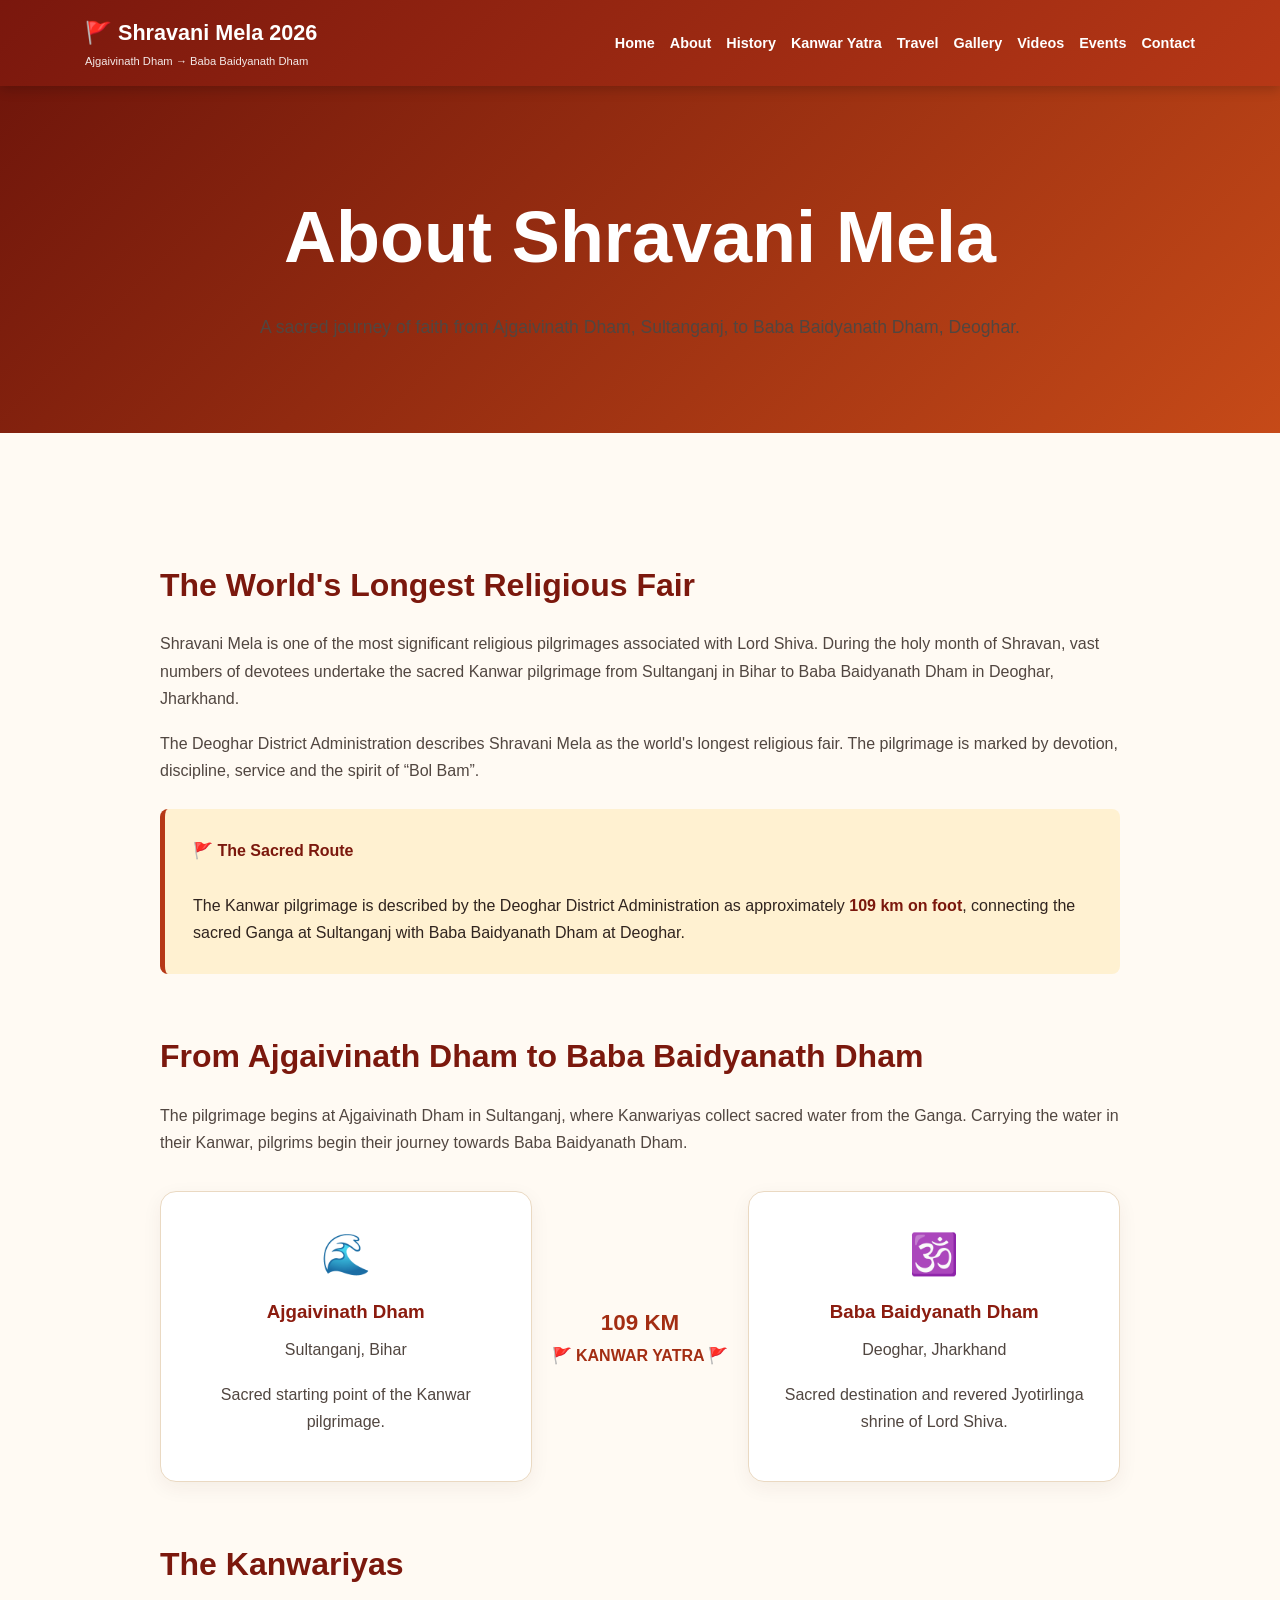
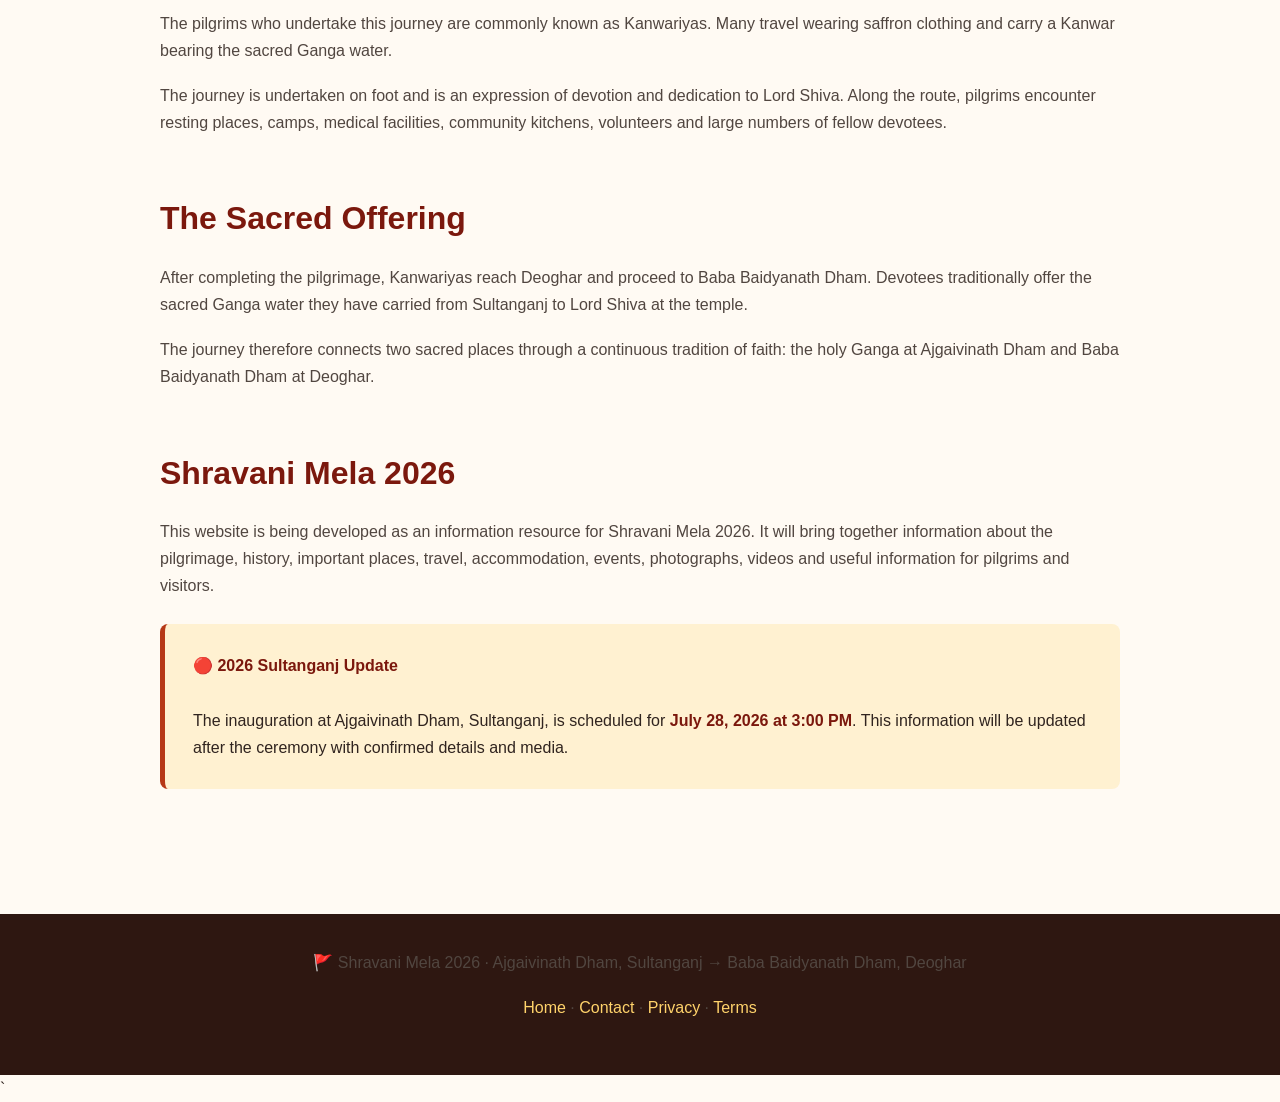
==== about.html @ 4c3393fc "Create About page for Shravani Mela 2026" ====
<!DOCTYPE html>
<html lang="en">
<head>
    <meta charset="UTF-8">
    <meta name="viewport" content="width=device-width, initial-scale=1.0">

    <title>About Shravani Mela 2026 | Sultanganj to Deoghar</title>

    <meta name="description" content="Learn about Shravani Mela 2026, the sacred Kanwar pilgrimage from Ajgaivinath Dham in Sultanganj to Baba Baidyanath Dham in Deoghar.">

    <style>
        * {
            box-sizing: border-box;
            margin: 0;
            padding: 0;
        }

        html {
            scroll-behavior: smooth;
        }

        body {
            font-family: Arial, Helvetica, sans-serif;
            line-height: 1.7;
            color: #30241f;
            background: #fffaf3;
        }

        a {
            text-decoration: none;
            color: inherit;
        }

        header {
            background: linear-gradient(135deg, #7a170d, #b63816);
            color: white;
            position: sticky;
            top: 0;
            z-index: 10;
            box-shadow: 0 3px 12px rgba(0,0,0,.2);
        }

        .nav {
            max-width: 1150px;
            margin: auto;
            padding: 15px 20px;
            display: flex;
            justify-content: space-between;
            align-items: center;
            gap: 20px;
        }

        .logo {
            font-size: 1.35rem;
            font-weight: 800;
            white-space: nowrap;
        }

        .logo small {
            display: block;
            font-size: .7rem;
            font-weight: normal;
            opacity: .9;
        }

        nav {
            display: flex;
            flex-wrap: wrap;
            justify-content: flex-end;
            gap: 15px;
        }

        nav a {
            font-size: .9rem;
            font-weight: 600;
        }

        nav a:hover {
            color: #ffd36b;
        }

        .hero {
            padding: 90px 20px;
            text-align: center;
            color: white;
            background: linear-gradient(135deg, #70160b, #c64a18);
        }

        .hero h1 {
            font-size: clamp(2.5rem, 6vw, 4.5rem);
            margin-bottom: 15px;
        }

        .hero p {
            max-width: 800px;
            margin: auto;
            font-size: 1.1rem;
        }

        main {
            max-width: 1000px;
            margin: auto;
            padding: 70px 20px;
        }

        section {
            margin-bottom: 55px;
        }

        h2 {
            color: #7b180d;
            font-size: 2rem;
            margin-bottom: 18px;
        }

        p {
            margin-bottom: 18px;
            color: #514640;
        }

        .journey {
            display: grid;
            grid-template-columns: 1fr auto 1fr;
            gap: 20px;
            align-items: center;
            margin: 35px 0;
        }

        .place {
            padding: 28px;
            text-align: center;
            background: white;
            border: 1px solid #ead9c2;
            border-radius: 16px;
            box-shadow: 0 6px 20px rgba(60,30,10,.06);
        }

        .place h3 {
            color: #8b1c0f;
            margin: 8px 0;
        }

        .icon {
            font-size: 2.5rem;
        }

        .route {
            text-align: center;
            color: #a32d12;
            font-weight: bold;
        }

        .route strong {
            display: block;
            font-size: 1.4rem;
        }

        .fact-box {
            padding: 28px;
            background: #fff1d1;
            border-left: 5px solid #b63816;
            border-radius: 8px;
            margin-top: 25px;
        }

        .fact-box strong {
            color: #7b180d;
        }

        footer {
            background: #2e1711;
            color: #ddd0c7;
            padding: 35px 20px;
            text-align: center;
        }

        footer a {
            color: #ffd36b;
        }

        @media (max-width: 750px) {
            .nav {
                flex-direction: column;
            }

            nav {
                justify-content: center;
            }

            .journey {
                grid-template-columns: 1fr;
            }

            .route {
                transform: rotate(90deg);
            }
        }
    </style>
</head>

<body>

<header>
    <div class="nav">

        <a href="index.html" class="logo">
            🚩 Shravani Mela 2026
            <small>Ajgaivinath Dham → Baba Baidyanath Dham</small>
        </a>

        <nav>
            <a href="index.html">Home</a>
            <a href="about.html">About</a>
            <a href="history.html">History</a>
            <a href="kanwar-yatra.html">Kanwar Yatra</a>
            <a href="travel-guide.html">Travel</a>
            <a href="gallery.html">Gallery</a>
            <a href="videos.html">Videos</a>
            <a href="events.html">Events</a>
            <a href="contact.html">Contact</a>
        </nav>

    </div>
</header>

<section class="hero">

    <h1>About Shravani Mela</h1>

    <p>
        A sacred journey of faith from Ajgaivinath Dham, Sultanganj,
        to Baba Baidyanath Dham, Deoghar.
    </p>

</section>

<main>

    <section>

        <h2>The World's Longest Religious Fair</h2>

        <p>
            Shravani Mela is one of the most significant religious
            pilgrimages associated with Lord Shiva. During the holy
            month of Shravan, vast numbers of devotees undertake the
            sacred Kanwar pilgrimage from Sultanganj in Bihar to
            Baba Baidyanath Dham in Deoghar, Jharkhand.
        </p>

        <p>
            The Deoghar District Administration describes Shravani Mela
            as the world's longest religious fair. The pilgrimage is
            marked by devotion, discipline, service and the spirit of
            “Bol Bam”.
        </p>

        <div class="fact-box">
            <strong>🚩 The Sacred Route</strong><br><br>
            The Kanwar pilgrimage is described by the Deoghar District
            Administration as approximately <strong>109 km on foot</strong>,
            connecting the sacred Ganga at Sultanganj with Baba Baidyanath
            Dham at Deoghar.
        </div>

    </section>


    <section>

        <h2>From Ajgaivinath Dham to Baba Baidyanath Dham</h2>

        <p>
            The pilgrimage begins at Ajgaivinath Dham in Sultanganj,
            where Kanwariyas collect sacred water from the Ganga.
            Carrying the water in their Kanwar, pilgrims begin their
            journey towards Baba Baidyanath Dham.
        </p>

        <div class="journey">

            <div class="place">

                <div class="icon">🌊</div>

                <h3>Ajgaivinath Dham</h3>

                <p>
                    Sultanganj, Bihar
                </p>

                <p>
                    Sacred starting point of the Kanwar pilgrimage.
                </p>

            </div>

            <div class="route">

                <strong>109 KM</strong>
                🚩 KANWAR YATRA 🚩

            </div>

            <div class="place">

                <div class="icon">🕉️</div>

                <h3>Baba Baidyanath Dham</h3>

                <p>
                    Deoghar, Jharkhand
                </p>

                <p>
                    Sacred destination and revered Jyotirlinga shrine
                    of Lord Shiva.
                </p>

            </div>

        </div>

    </section>


    <section>

        <h2>The Kanwariyas</h2>

        <p>
            The pilgrims who undertake this journey are commonly known
            as Kanwariyas. Many travel wearing saffron clothing and
            carry a Kanwar bearing the sacred Ganga water.
        </p>

        <p>
            The journey is undertaken on foot and is an expression of
            devotion and dedication to Lord Shiva. Along the route,
            pilgrims encounter resting places, camps, medical facilities,
            community kitchens, volunteers and large numbers of fellow
            devotees.
        </p>

    </section>


    <section>

        <h2>The Sacred Offering</h2>

        <p>
            After completing the pilgrimage, Kanwariyas reach Deoghar
            and proceed to Baba Baidyanath Dham. Devotees traditionally
            offer the sacred Ganga water they have carried from
            Sultanganj to Lord Shiva at the temple.
        </p>

        <p>
            The journey therefore connects two sacred places through
            a continuous tradition of faith: the holy Ganga at
            Ajgaivinath Dham and Baba Baidyanath Dham at Deoghar.
        </p>

    </section>


    <section>

        <h2>Shravani Mela 2026</h2>

        <p>
            This website is being developed as an information resource
            for Shravani Mela 2026. It will bring together information
            about the pilgrimage, history, important places, travel,
            accommodation, events, photographs, videos and useful
            information for pilgrims and visitors.
        </p>

        <div class="fact-box">

            <strong>🔴 2026 Sultanganj Update</strong><br><br>

            The inauguration at Ajgaivinath Dham, Sultanganj, is
            scheduled for <strong>July 28, 2026 at 3:00 PM</strong>.
            This information will be updated after the ceremony with
            confirmed details and media.

        </div>

    </section>

</main>

<footer>

    <p>
        🚩 Shravani Mela 2026 · Ajgaivinath Dham, Sultanganj
        → Baba Baidyanath Dham, Deoghar
    </p>

    <p>
        <a href="index.html">Home</a> ·
        <a href="contact.html">Contact</a> ·
        <a href="privacy.html">Privacy</a> ·
        <a href="terms.html">Terms</a>
    </p>

</footer>

</body>
</html>`
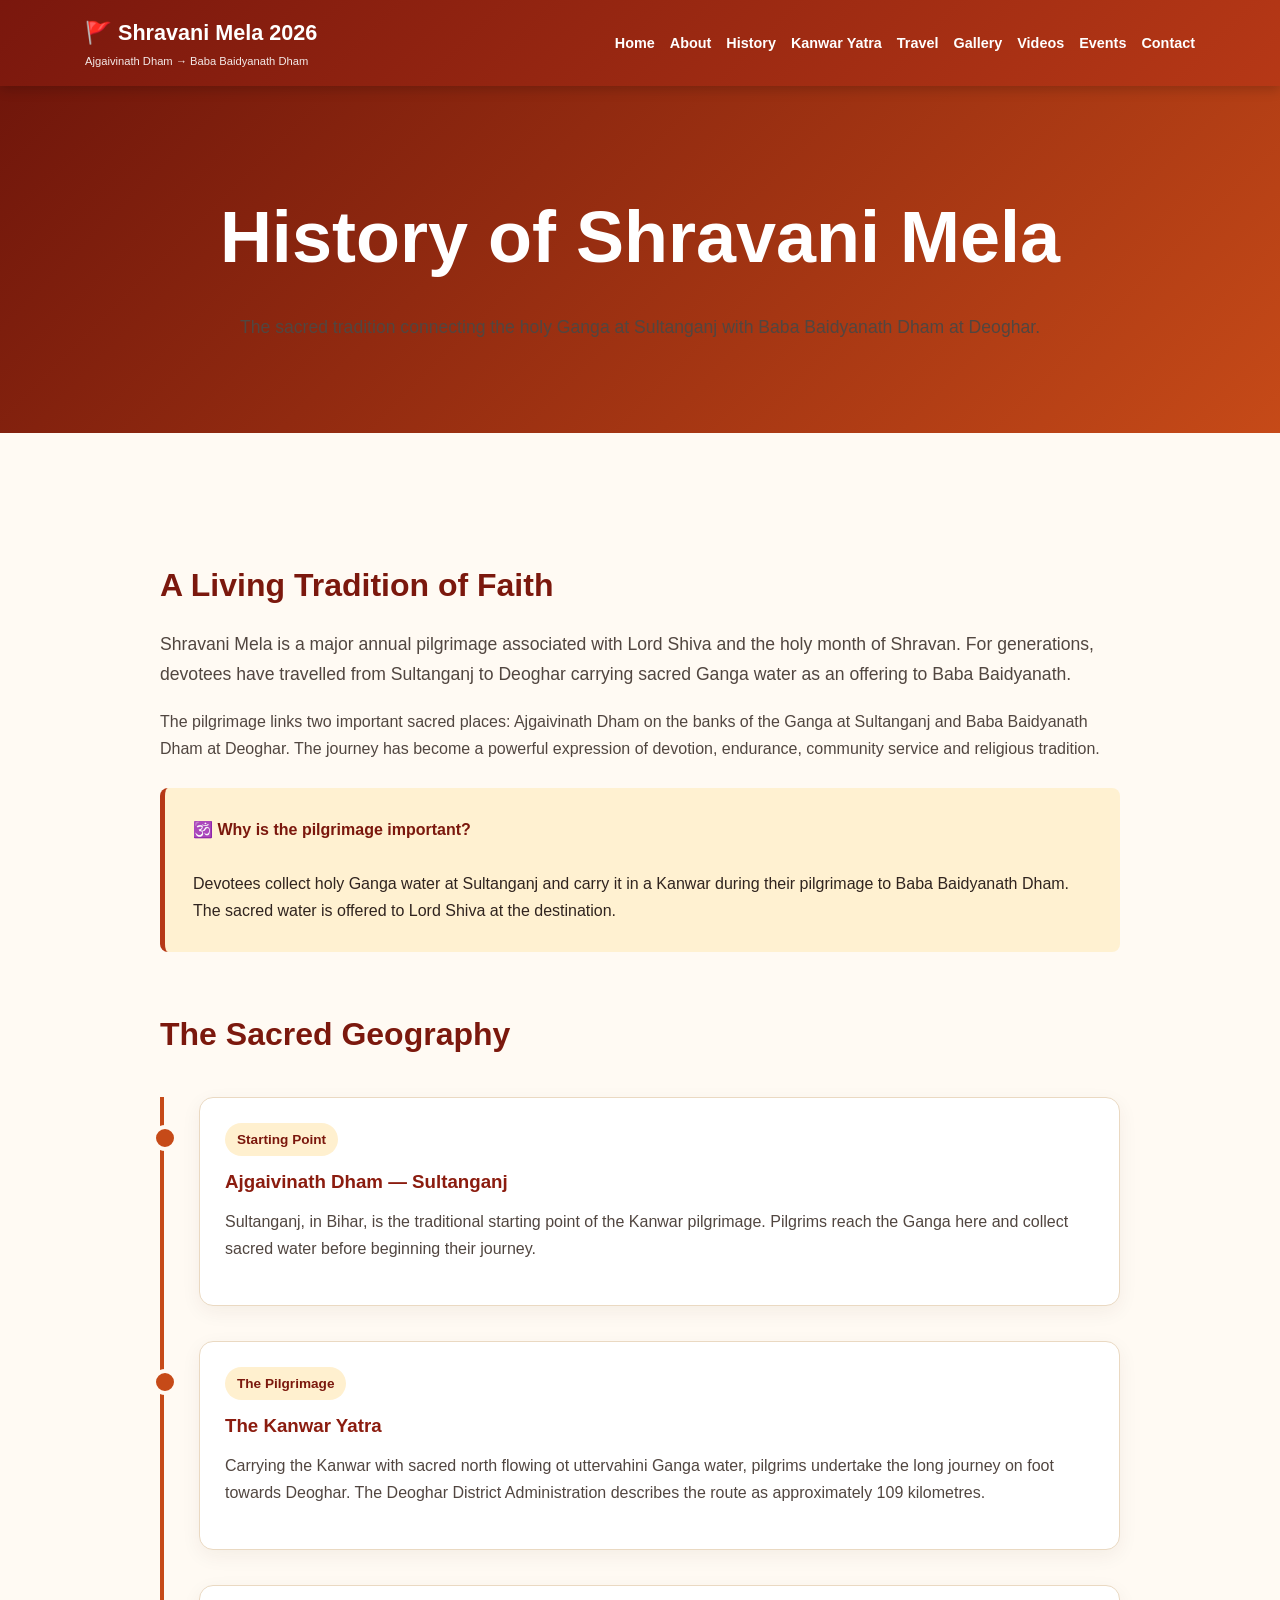
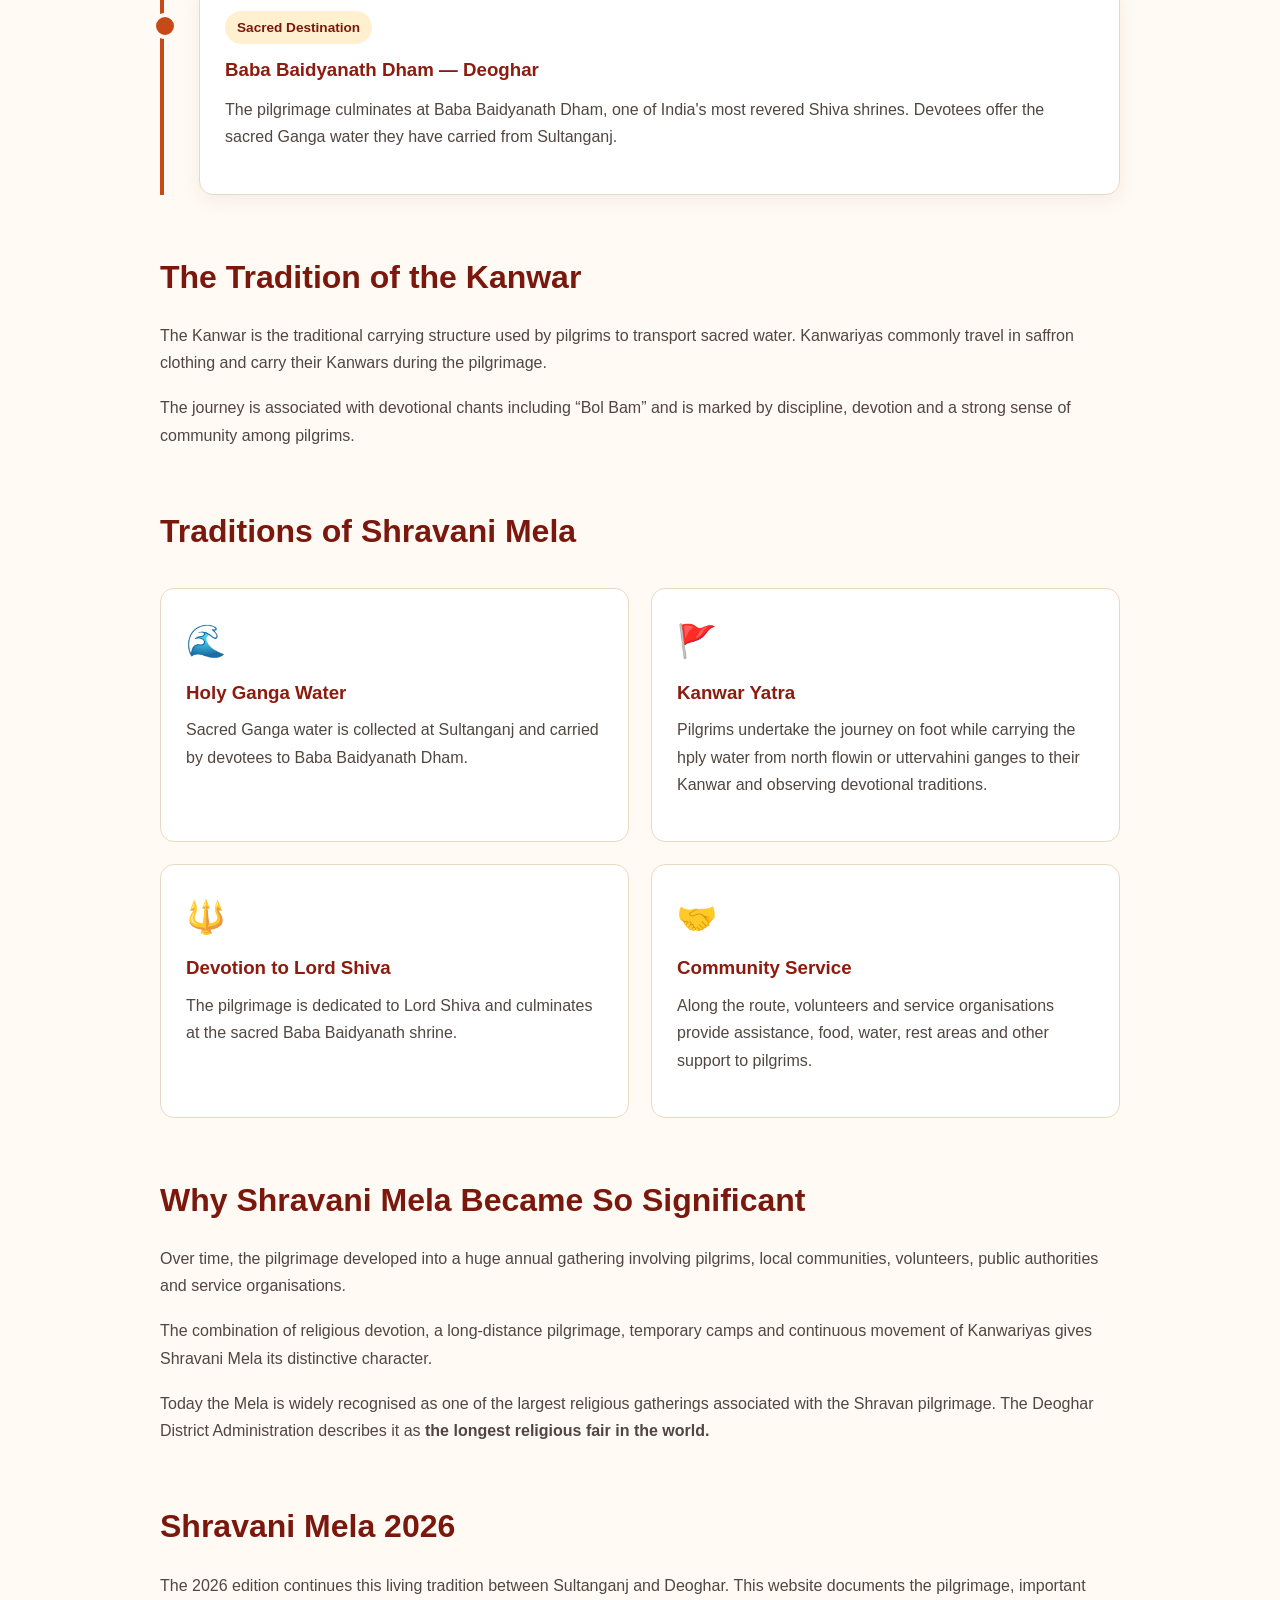
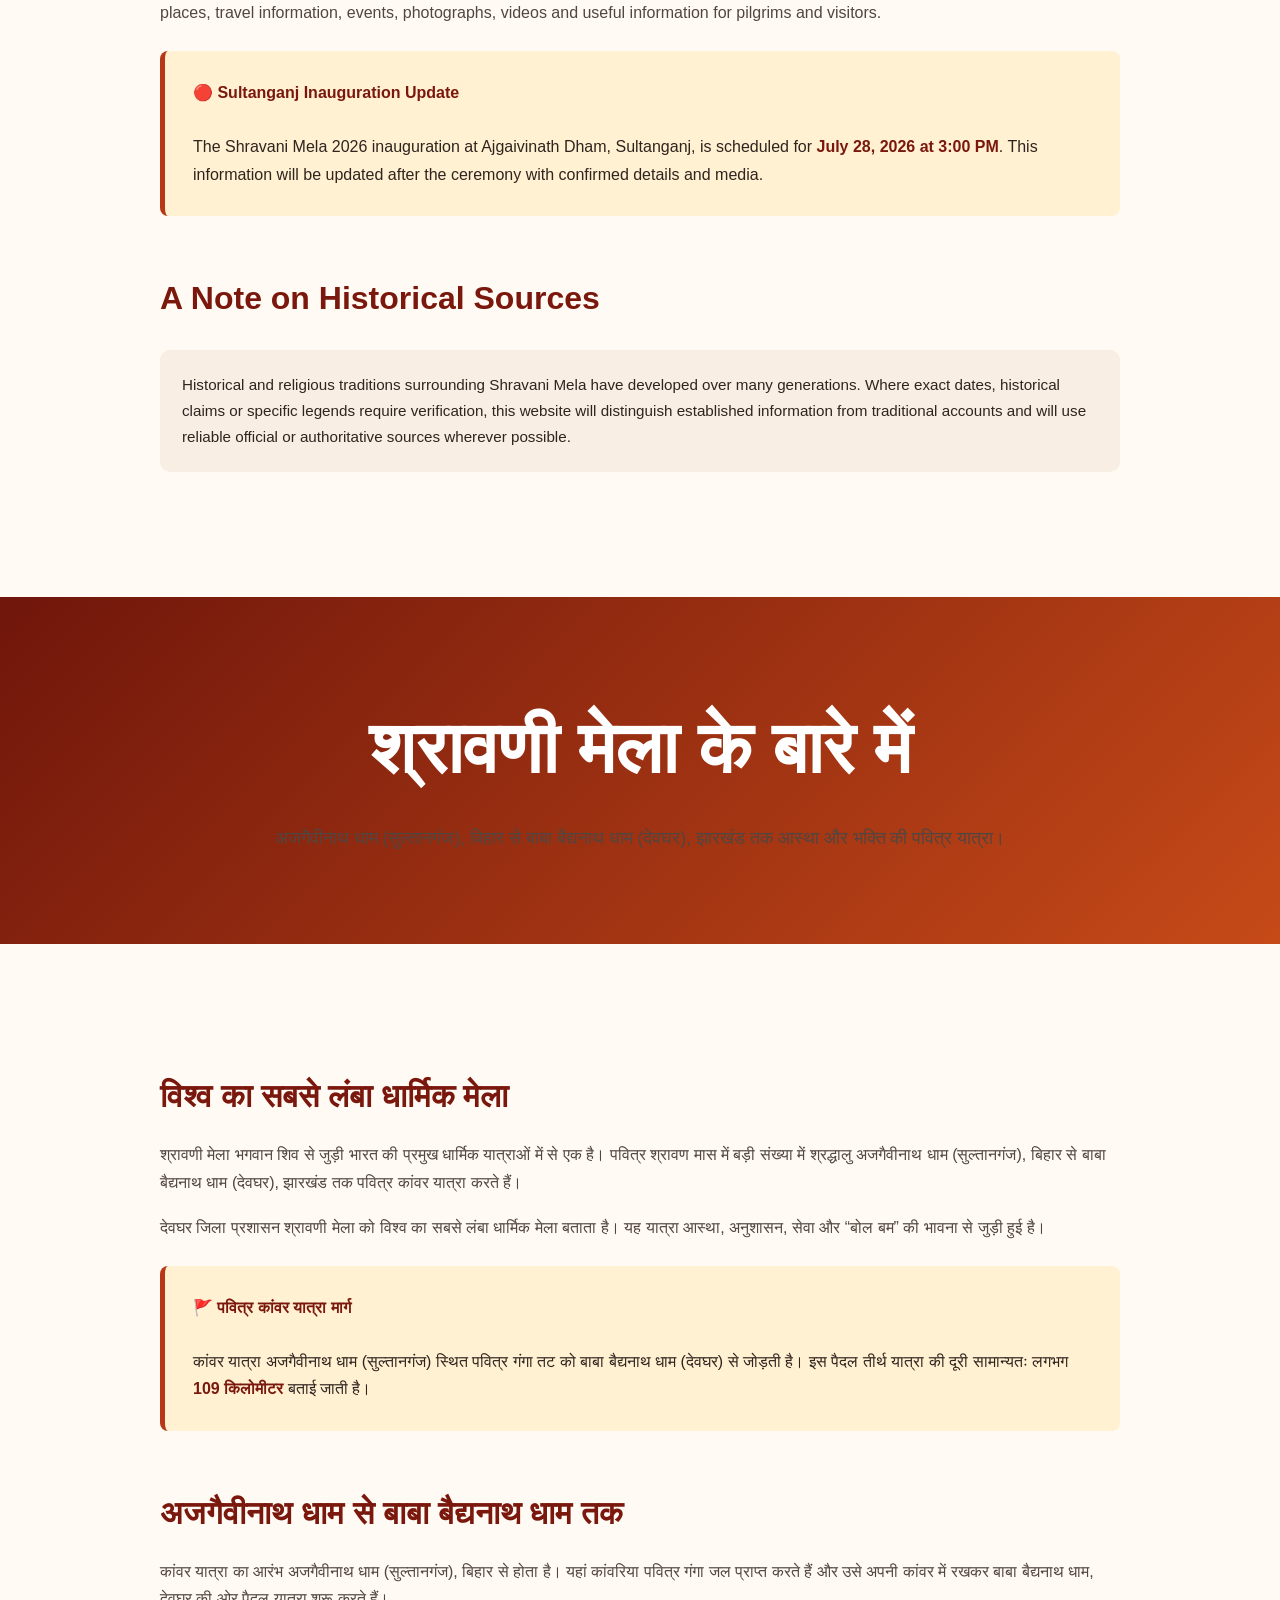
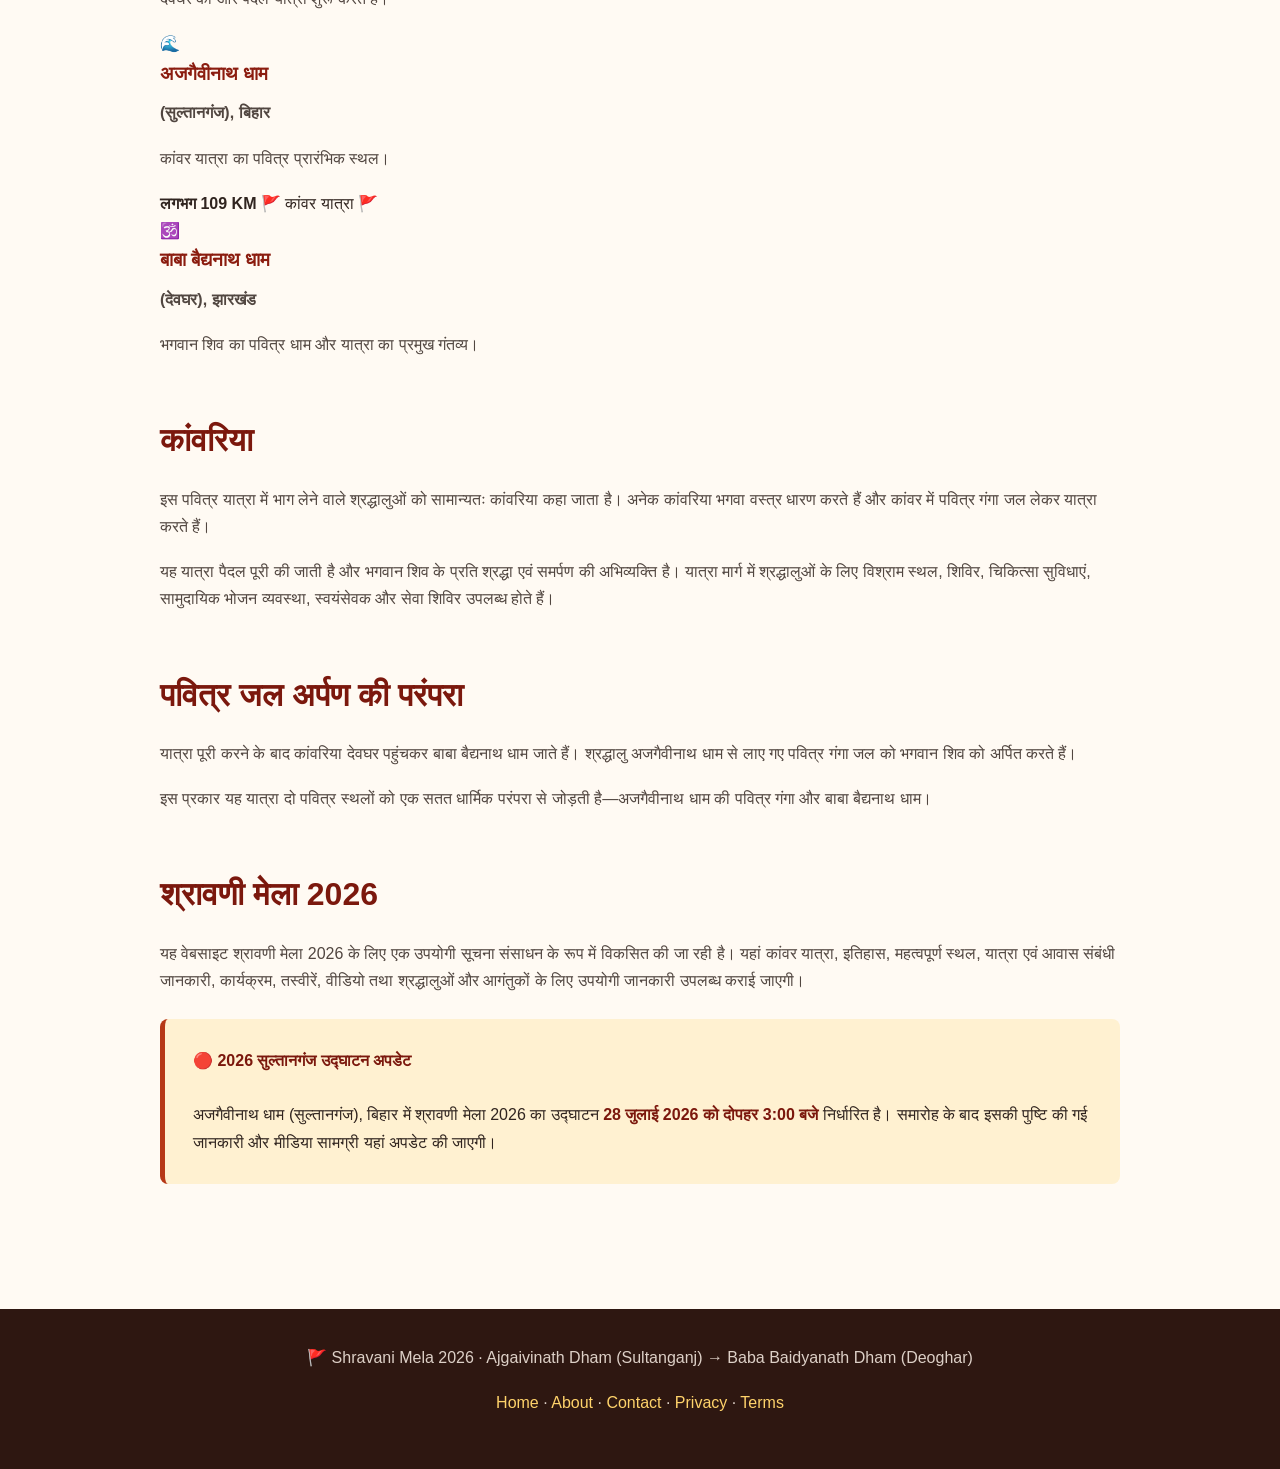
==== commit 2be0a546: "Create bilingual History page for Shravani Mela 2026 Create the History page for Shravani Mela 2026 " ====
--- a/about.html
+++ b/about.html
@@ -4,9 +4,9 @@
     <meta charset="UTF-8">
     <meta name="viewport" content="width=device-width, initial-scale=1.0">
 
-    <title>About Shravani Mela 2026 | Sultanganj to Deoghar</title>
-
-    <meta name="description" content="Learn about Shravani Mela 2026, the sacred Kanwar pilgrimage from Ajgaivinath Dham in Sultanganj to Baba Baidyanath Dham in Deoghar.">
+    <title>History of Shravani Mela | Sultanganj to Deoghar</title>
+
+    <meta name="description" content="History, traditions and religious significance of Shravani Mela and the sacred Kanwar pilgrimage from Ajgaivinath Dham, Sultanganj, to Baba Baidyanath Dham, Deoghar.">
 
     <style>
         * {
@@ -92,7 +92,7 @@
         }
 
         .hero p {
-            max-width: 800px;
+            max-width: 850px;
             margin: auto;
             font-size: 1.1rem;
         }
@@ -113,46 +113,58 @@
             margin-bottom: 18px;
         }
 
+        h3 {
+            color: #8b1c0f;
+            margin-bottom: 10px;
+        }
+
         p {
             margin-bottom: 18px;
             color: #514640;
         }
 
-        .journey {
-            display: grid;
-            grid-template-columns: 1fr auto 1fr;
-            gap: 20px;
-            align-items: center;
+        .intro {
+            font-size: 1.1rem;
+        }
+
+        .timeline {
+            position: relative;
             margin: 35px 0;
-        }
-
-        .place {
-            padding: 28px;
-            text-align: center;
+            padding-left: 35px;
+            border-left: 4px solid #c64a18;
+        }
+
+        .timeline-item {
+            position: relative;
+            margin-bottom: 35px;
+            padding: 25px;
             background: white;
             border: 1px solid #ead9c2;
-            border-radius: 16px;
+            border-radius: 14px;
             box-shadow: 0 6px 20px rgba(60,30,10,.06);
         }
 
-        .place h3 {
-            color: #8b1c0f;
-            margin: 8px 0;
-        }
-
-        .icon {
-            font-size: 2.5rem;
-        }
-
-        .route {
-            text-align: center;
-            color: #a32d12;
-            font-weight: bold;
-        }
-
-        .route strong {
-            display: block;
-            font-size: 1.4rem;
+        .timeline-item::before {
+            content: "";
+            position: absolute;
+            left: -48px;
+            top: 27px;
+            width: 18px;
+            height: 18px;
+            background: #c64a18;
+            border: 4px solid #fffaf3;
+            border-radius: 50%;
+        }
+
+        .timeline-label {
+            display: inline-block;
+            margin-bottom: 10px;
+            padding: 5px 12px;
+            border-radius: 20px;
+            background: #fff0cf;
+            color: #7b180d;
+            font-weight: 700;
+            font-size: .85rem;
         }
 
         .fact-box {
@@ -167,6 +179,37 @@
             color: #7b180d;
         }
 
+        .traditions {
+            display: grid;
+            grid-template-columns: repeat(2, 1fr);
+            gap: 22px;
+            margin-top: 30px;
+        }
+
+        .tradition {
+            background: white;
+            border: 1px solid #ead9c2;
+            border-radius: 14px;
+            padding: 25px;
+        }
+
+        .tradition .icon {
+            font-size: 2rem;
+            margin-bottom: 8px;
+        }
+
+        .tradition h3 {
+            margin-bottom: 8px;
+        }
+
+        .sources-note {
+            background: #f8eee4;
+            border-radius: 10px;
+            padding: 22px;
+            margin-top: 25px;
+            font-size: .95rem;
+        }
+
         footer {
             background: #2e1711;
             color: #ddd0c7;
@@ -174,11 +217,16 @@
             text-align: center;
         }
 
+        footer p {
+            color: #ddd0c7;
+        }
+
         footer a {
             color: #ffd36b;
         }
 
         @media (max-width: 750px) {
+
             .nav {
                 flex-direction: column;
             }
@@ -187,13 +235,17 @@
                 justify-content: center;
             }
 
-            .journey {
+            .timeline {
+                padding-left: 25px;
+            }
+
+            .timeline-item::before {
+                left: -38px;
+            }
+
+            .traditions {
                 grid-template-columns: 1fr;
             }
-
-            .route {
-                transform: rotate(90deg);
-            }
         }
     </style>
 </head>
@@ -201,6 +253,7 @@
 <body>
 
 <header>
+
     <div class="nav">
 
         <a href="index.html" class="logo">
@@ -221,46 +274,248 @@
         </nav>
 
     </div>
+
 </header>
 
+
 <section class="hero">
 
-    <h1>About Shravani Mela</h1>
+    <h1>History of Shravani Mela</h1>
 
     <p>
-        A sacred journey of faith from Ajgaivinath Dham, Sultanganj,
-        to Baba Baidyanath Dham, Deoghar.
+        The sacred tradition connecting the holy Ganga at Sultanganj
+        with Baba Baidyanath Dham at Deoghar.
     </p>
 
 </section>
 
+
 <main>
 
     <section>
 
-        <h2>The World's Longest Religious Fair</h2>
+        <h2>A Living Tradition of Faith</h2>
+
+        <p class="intro">
+            Shravani Mela is a major annual pilgrimage associated with
+            Lord Shiva and the holy month of Shravan. For generations,
+            devotees have travelled from Sultanganj to Deoghar carrying
+            sacred Ganga water as an offering to Baba Baidyanath.
+        </p>
 
         <p>
-            Shravani Mela is one of the most significant religious
-            pilgrimages associated with Lord Shiva. During the holy
-            month of Shravan, vast numbers of devotees undertake the
-            sacred Kanwar pilgrimage from Sultanganj in Bihar to
-            Baba Baidyanath Dham in Deoghar, Jharkhand.
-        </p>
+            The pilgrimage links two important sacred places: 
+            Ajgaivinath Dham on the banks of the Ganga at Sultanganj
+            and Baba Baidyanath Dham at Deoghar. The journey has become
+            a powerful expression of devotion, endurance, community
+            service and religious tradition.
+        </p>
+
+        <div class="fact-box">
+
+            <strong>🕉️ Why is the pilgrimage important?</strong><br><br>
+
+            Devotees collect holy Ganga water at Sultanganj and carry
+            it in a Kanwar during their pilgrimage to Baba Baidyanath
+            Dham. The sacred water is offered to Lord Shiva at the
+            destination.
+            
+        </div>
+
+    </section>
+
+
+    <section>
+
+        <h2>The Sacred Geography</h2>
+
+        <div class="timeline">
+
+            <div class="timeline-item">
+
+                <span class="timeline-label">Starting Point</span>
+
+                <h3>Ajgaivinath Dham — Sultanganj</h3>
+
+                <p>
+                    Sultanganj, in Bihar, is the traditional starting
+                    point of the Kanwar pilgrimage. Pilgrims reach the
+                    Ganga here and collect sacred water before beginning
+                    their journey.
+                </p>
+
+            </div>
+
+
+            <div class="timeline-item">
+
+                <span class="timeline-label">The Pilgrimage</span>
+
+                <h3>The Kanwar Yatra</h3>
+
+                <p>
+                    Carrying the Kanwar with sacred north flowing ot uttervahini Ganga water, pilgrims
+                    undertake the long journey on foot towards Deoghar.
+                    The Deoghar District Administration describes the
+                    route as approximately 109 kilometres.
+                </p>
+
+            </div>
+
+
+            <div class="timeline-item">
+
+                <span class="timeline-label">Sacred Destination</span>
+
+                <h3>Baba Baidyanath Dham — Deoghar</h3>
+
+                <p>
+                    The pilgrimage culminates at Baba Baidyanath Dham,
+                    one of India's most revered Shiva shrines. Devotees
+                    offer the sacred Ganga water they have carried from
+                    Sultanganj.
+                </p>
+
+            </div>
+
+        </div>
+
+    </section>
+
+
+    <section>
+
+        <h2>The Tradition of the Kanwar</h2>
 
         <p>
-            The Deoghar District Administration describes Shravani Mela
-            as the world's longest religious fair. The pilgrimage is
-            marked by devotion, discipline, service and the spirit of
-            “Bol Bam”.
+            The Kanwar is the traditional carrying structure used by
+            pilgrims to transport sacred water. Kanwariyas commonly
+            travel in saffron clothing and carry their Kanwars during
+            the pilgrimage.
+        </p>
+
+        <p>
+            The journey is associated with devotional chants including
+            “Bol Bam” and is marked by discipline, devotion and a strong
+            sense of community among pilgrims.
+        </p>
+
+    </section>
+
+
+    <section>
+
+        <h2>Traditions of Shravani Mela</h2>
+
+        <div class="traditions">
+
+            <article class="tradition">
+
+                <div class="icon">🌊</div>
+
+                <h3>Holy Ganga Water</h3>
+
+                <p>
+                    Sacred Ganga water is collected at Sultanganj and
+                    carried by devotees to Baba Baidyanath Dham.
+                </p>
+
+            </article>
+
+
+            <article class="tradition">
+
+                <div class="icon">🚩</div>
+
+                <h3>Kanwar Yatra</h3>
+
+                <p>
+                    Pilgrims undertake the journey on foot while carrying
+                    the hply water from north flowin or uttervahini ganges to their Kanwar and observing devotional traditions.
+                </p>
+
+            </article>
+
+
+            <article class="tradition">
+
+                <div class="icon">🔱</div>
+
+                <h3>Devotion to Lord Shiva</h3>
+
+                <p>
+                    The pilgrimage is dedicated to Lord Shiva and
+                    culminates at the sacred Baba Baidyanath shrine.
+                </p>
+
+            </article>
+
+
+            <article class="tradition">
+
+                <div class="icon">🤝</div>
+
+                <h3>Community Service</h3>
+
+                <p>
+                    Along the route, volunteers and service organisations
+                    provide assistance, food, water, rest areas and other
+                    support to pilgrims.
+                </p>
+
+            </article>
+
+        </div>
+
+    </section>
+
+
+    <section>
+
+        <h2>Why Shravani Mela Became So Significant</h2>
+
+        <p>
+            Over time, the pilgrimage developed into a huge annual
+            gathering involving pilgrims, local communities, volunteers,
+            public authorities and service organisations.
+        </p>
+
+        <p>
+            The combination of religious devotion, a long-distance
+            pilgrimage, temporary camps and continuous movement of
+            Kanwariyas gives Shravani Mela its distinctive character.
+        </p>
+
+        <p>
+            Today the Mela is widely recognised as one of the largest
+            religious gatherings associated with the Shravan pilgrimage.
+            The Deoghar District Administration describes it as
+            <strong>the longest religious fair in the world.</strong>
+        </p>
+
+    </section>
+
+
+    <section>
+
+        <h2>Shravani Mela 2026</h2>
+
+        <p>
+            The 2026 edition continues this living tradition between
+            Sultanganj and Deoghar. This website documents the pilgrimage,
+            important places, travel information, events, photographs,
+            videos and useful information for pilgrims and visitors.
         </p>
 
         <div class="fact-box">
-            <strong>🚩 The Sacred Route</strong><br><br>
-            The Kanwar pilgrimage is described by the Deoghar District
-            Administration as approximately <strong>109 km on foot</strong>,
-            connecting the sacred Ganga at Sultanganj with Baba Baidyanath
-            Dham at Deoghar.
+
+            <strong>🔴 Sultanganj Inauguration Update</strong><br><br>
+
+            The Shravani Mela 2026 inauguration at Ajgaivinath Dham,
+            Sultanganj, is scheduled for <strong>July 28, 2026 at
+            3:00 PM</strong>. This information will be updated after
+            the ceremony with confirmed details and media.
+
         </div>
 
     </section>
@@ -268,139 +523,225 @@
 
     <section>
 
-        <h2>From Ajgaivinath Dham to Baba Baidyanath Dham</h2>
+        <h2>A Note on Historical Sources</h2>
+
+        <div class="sources-note">
+
+            Historical and religious traditions surrounding Shravani
+            Mela have developed over many generations. Where exact dates,
+            historical claims or specific legends require verification,
+            this website will distinguish established information from
+            traditional accounts and will use reliable official or
+            authoritative sources wherever possible.
+
+        </div>
+
+    </section>
+
+</main>
+  </div>
+
+        </section>
+
+    </main>
+
+</div>
+
+
+<!-- HINDI VERSION -->
+
+<div id="hindiContent" class="hindi">
+
+    <section class="hero">
+
+        <h1>श्रावणी मेला के बारे में</h1>
 
         <p>
-            The pilgrimage begins at Ajgaivinath Dham in Sultanganj,
-            where Kanwariyas collect sacred water from the Ganga.
-            Carrying the water in their Kanwar, pilgrims begin their
-            journey towards Baba Baidyanath Dham.
-        </p>
-
-        <div class="journey">
-
-            <div class="place">
-
-                <div class="icon">🌊</div>
-
-                <h3>Ajgaivinath Dham</h3>
-
-                <p>
-                    Sultanganj, Bihar
-                </p>
-
-                <p>
-                    Sacred starting point of the Kanwar pilgrimage.
-                </p>
+            अजगैवीनाथ धाम (सुल्तानगंज), बिहार से
+            बाबा बैद्यनाथ धाम (देवघर), झारखंड तक
+            आस्था और भक्ति की पवित्र यात्रा।
+        </p>
+
+    </section>
+
+
+    <main>
+
+        <section class="content-section">
+
+            <h2>विश्व का सबसे लंबा धार्मिक मेला</h2>
+
+            <p>
+                श्रावणी मेला भगवान शिव से जुड़ी भारत की प्रमुख धार्मिक
+                यात्राओं में से एक है। पवित्र श्रावण मास में बड़ी संख्या
+                में श्रद्धालु अजगैवीनाथ धाम (सुल्तानगंज), बिहार से
+                बाबा बैद्यनाथ धाम (देवघर), झारखंड तक पवित्र कांवर
+                यात्रा करते हैं।
+            </p>
+
+            <p>
+                देवघर जिला प्रशासन श्रावणी मेला को विश्व का सबसे लंबा
+                धार्मिक मेला बताता है। यह यात्रा आस्था, अनुशासन,
+                सेवा और “बोल बम” की भावना से जुड़ी हुई है।
+            </p>
+
+            <div class="fact-box">
+
+                <strong>🚩 पवित्र कांवर यात्रा मार्ग</strong><br><br>
+
+                कांवर यात्रा अजगैवीनाथ धाम (सुल्तानगंज) स्थित पवित्र
+                गंगा तट को बाबा बैद्यनाथ धाम (देवघर) से जोड़ती है।
+                इस पैदल तीर्थ यात्रा की दूरी सामान्यतः लगभग
+                <strong>109 किलोमीटर</strong> बताई जाती है।
 
             </div>
 
-            <div class="route">
-
-                <strong>109 KM</strong>
-                🚩 KANWAR YATRA 🚩
+        </section>
+
+
+        <section class="content-section">
+
+            <h2>अजगैवीनाथ धाम से बाबा बैद्यनाथ धाम तक</h2>
+
+            <p>
+                कांवर यात्रा का आरंभ अजगैवीनाथ धाम (सुल्तानगंज),
+                बिहार से होता है। यहां कांवरिया पवित्र गंगा जल
+                प्राप्त करते हैं और उसे अपनी कांवर में रखकर
+                बाबा बैद्यनाथ धाम, देवघर की ओर पैदल यात्रा शुरू
+                करते हैं।
+            </p>
+
+
+            <div class="journey">
+
+                <div class="place">
+
+                    <div class="icon">🌊</div>
+
+                    <h3>अजगैवीनाथ धाम</h3>
+
+                    <p><strong>(सुल्तानगंज), बिहार</strong></p>
+
+                    <p>
+                        कांवर यात्रा का पवित्र प्रारंभिक स्थल।
+                    </p>
+
+                </div>
+
+
+                <div class="route">
+
+                    <strong>लगभग 109 KM</strong>
+
+                    🚩 कांवर यात्रा 🚩
+
+                </div>
+
+
+                <div class="place">
+
+                    <div class="icon">🕉️</div>
+
+                    <h3>बाबा बैद्यनाथ धाम</h3>
+
+                    <p><strong>(देवघर), झारखंड</strong></p>
+
+                    <p>
+                        भगवान शिव का पवित्र धाम और यात्रा का
+                        प्रमुख गंतव्य।
+                    </p>
+
+                </div>
 
             </div>
 
-            <div class="place">
-
-                <div class="icon">🕉️</div>
-
-                <h3>Baba Baidyanath Dham</h3>
-
-                <p>
-                    Deoghar, Jharkhand
-                </p>
-
-                <p>
-                    Sacred destination and revered Jyotirlinga shrine
-                    of Lord Shiva.
-                </p>
+        </section>
+
+
+        <section class="content-section">
+
+            <h2>कांवरिया</h2>
+
+            <p>
+                इस पवित्र यात्रा में भाग लेने वाले श्रद्धालुओं को
+                सामान्यतः कांवरिया कहा जाता है। अनेक कांवरिया
+                भगवा वस्त्र धारण करते हैं और कांवर में पवित्र
+                गंगा जल लेकर यात्रा करते हैं।
+            </p>
+
+            <p>
+                यह यात्रा पैदल पूरी की जाती है और भगवान शिव के प्रति
+                श्रद्धा एवं समर्पण की अभिव्यक्ति है। यात्रा मार्ग
+                में श्रद्धालुओं के लिए विश्राम स्थल, शिविर,
+                चिकित्सा सुविधाएं, सामुदायिक भोजन व्यवस्था,
+                स्वयंसेवक और सेवा शिविर उपलब्ध होते हैं।
+            </p>
+
+        </section>
+
+
+        <section class="content-section">
+
+            <h2>पवित्र जल अर्पण की परंपरा</h2>
+
+            <p>
+                यात्रा पूरी करने के बाद कांवरिया देवघर पहुंचकर
+                बाबा बैद्यनाथ धाम जाते हैं। श्रद्धालु अजगैवीनाथ धाम
+                से लाए गए पवित्र गंगा जल को भगवान शिव को अर्पित
+                करते हैं।
+            </p>
+
+            <p>
+                इस प्रकार यह यात्रा दो पवित्र स्थलों को एक सतत
+                धार्मिक परंपरा से जोड़ती है—अजगैवीनाथ धाम की
+                पवित्र गंगा और बाबा बैद्यनाथ धाम।
+            </p>
+
+        </section>
+
+
+        <section class="content-section">
+
+            <h2>श्रावणी मेला 2026</h2>
+
+            <p>
+                यह वेबसाइट श्रावणी मेला 2026 के लिए एक उपयोगी
+                सूचना संसाधन के रूप में विकसित की जा रही है।
+                यहां कांवर यात्रा, इतिहास, महत्वपूर्ण स्थल,
+                यात्रा एवं आवास संबंधी जानकारी, कार्यक्रम,
+                तस्वीरें, वीडियो तथा श्रद्धालुओं और आगंतुकों
+                के लिए उपयोगी जानकारी उपलब्ध कराई जाएगी।
+            </p>
+
+            <div class="fact-box">
+
+                <strong>🔴 2026 सुल्तानगंज उद्घाटन अपडेट</strong><br><br>
+
+                अजगैवीनाथ धाम (सुल्तानगंज), बिहार में
+                श्रावणी मेला 2026 का उद्घाटन
+                <strong>28 जुलाई 2026 को दोपहर 3:00 बजे</strong>
+                निर्धारित है। समारोह के बाद इसकी पुष्टि की गई
+                जानकारी और मीडिया सामग्री यहां अपडेट की जाएगी।
 
             </div>
 
-        </div>
-
-    </section>
-
-
-    <section>
-
-        <h2>The Kanwariyas</h2>
-
-        <p>
-            The pilgrims who undertake this journey are commonly known
-            as Kanwariyas. Many travel wearing saffron clothing and
-            carry a Kanwar bearing the sacred Ganga water.
-        </p>
-
-        <p>
-            The journey is undertaken on foot and is an expression of
-            devotion and dedication to Lord Shiva. Along the route,
-            pilgrims encounter resting places, camps, medical facilities,
-            community kitchens, volunteers and large numbers of fellow
-            devotees.
-        </p>
-
-    </section>
-
-
-    <section>
-
-        <h2>The Sacred Offering</h2>
-
-        <p>
-            After completing the pilgrimage, Kanwariyas reach Deoghar
-            and proceed to Baba Baidyanath Dham. Devotees traditionally
-            offer the sacred Ganga water they have carried from
-            Sultanganj to Lord Shiva at the temple.
-        </p>
-
-        <p>
-            The journey therefore connects two sacred places through
-            a continuous tradition of faith: the holy Ganga at
-            Ajgaivinath Dham and Baba Baidyanath Dham at Deoghar.
-        </p>
-
-    </section>
-
-
-    <section>
-
-        <h2>Shravani Mela 2026</h2>
-
-        <p>
-            This website is being developed as an information resource
-            for Shravani Mela 2026. It will bring together information
-            about the pilgrimage, history, important places, travel,
-            accommodation, events, photographs, videos and useful
-            information for pilgrims and visitors.
-        </p>
-
-        <div class="fact-box">
-
-            <strong>🔴 2026 Sultanganj Update</strong><br><br>
-
-            The inauguration at Ajgaivinath Dham, Sultanganj, is
-            scheduled for <strong>July 28, 2026 at 3:00 PM</strong>.
-            This information will be updated after the ceremony with
-            confirmed details and media.
-
-        </div>
-
-    </section>
-
-</main>
+        </section>
+
+    </main>
+
+</div>
+
 
 <footer>
 
     <p>
-        🚩 Shravani Mela 2026 · Ajgaivinath Dham, Sultanganj
-        → Baba Baidyanath Dham, Deoghar
+        🚩 Shravani Mela 2026 · Ajgaivinath Dham (Sultanganj)
+        → Baba Baidyanath Dham (Deoghar)
     </p>
 
     <p>
         <a href="index.html">Home</a> ·
+        <a href="about.html">About</a> ·
         <a href="contact.html">Contact</a> ·
         <a href="privacy.html">Privacy</a> ·
         <a href="terms.html">Terms</a>
@@ -408,5 +749,41 @@
 
 </footer>
 
+
+<script>
+
+    function showEnglish() {
+
+        document.getElementById("englishContent").style.display = "block";
+
+        document.getElementById("hindiContent").style.display = "none";
+
+        document.documentElement.lang = "en";
+
+        window.scrollTo({
+            top: 0,
+            behavior: "smooth"
+        });
+
+    }
+
+
+    function showHindi() {
+
+        document.getElementById("englishContent").style.display = "none";
+
+        document.getElementById("hindiContent").style.display = "block";
+
+        document.documentElement.lang = "hi";
+
+        window.scrollTo({
+            top: 0,
+            behavior: "smooth"
+        });
+
+    }
+
+</script>
+
 </body>
-</html>`
+</html>
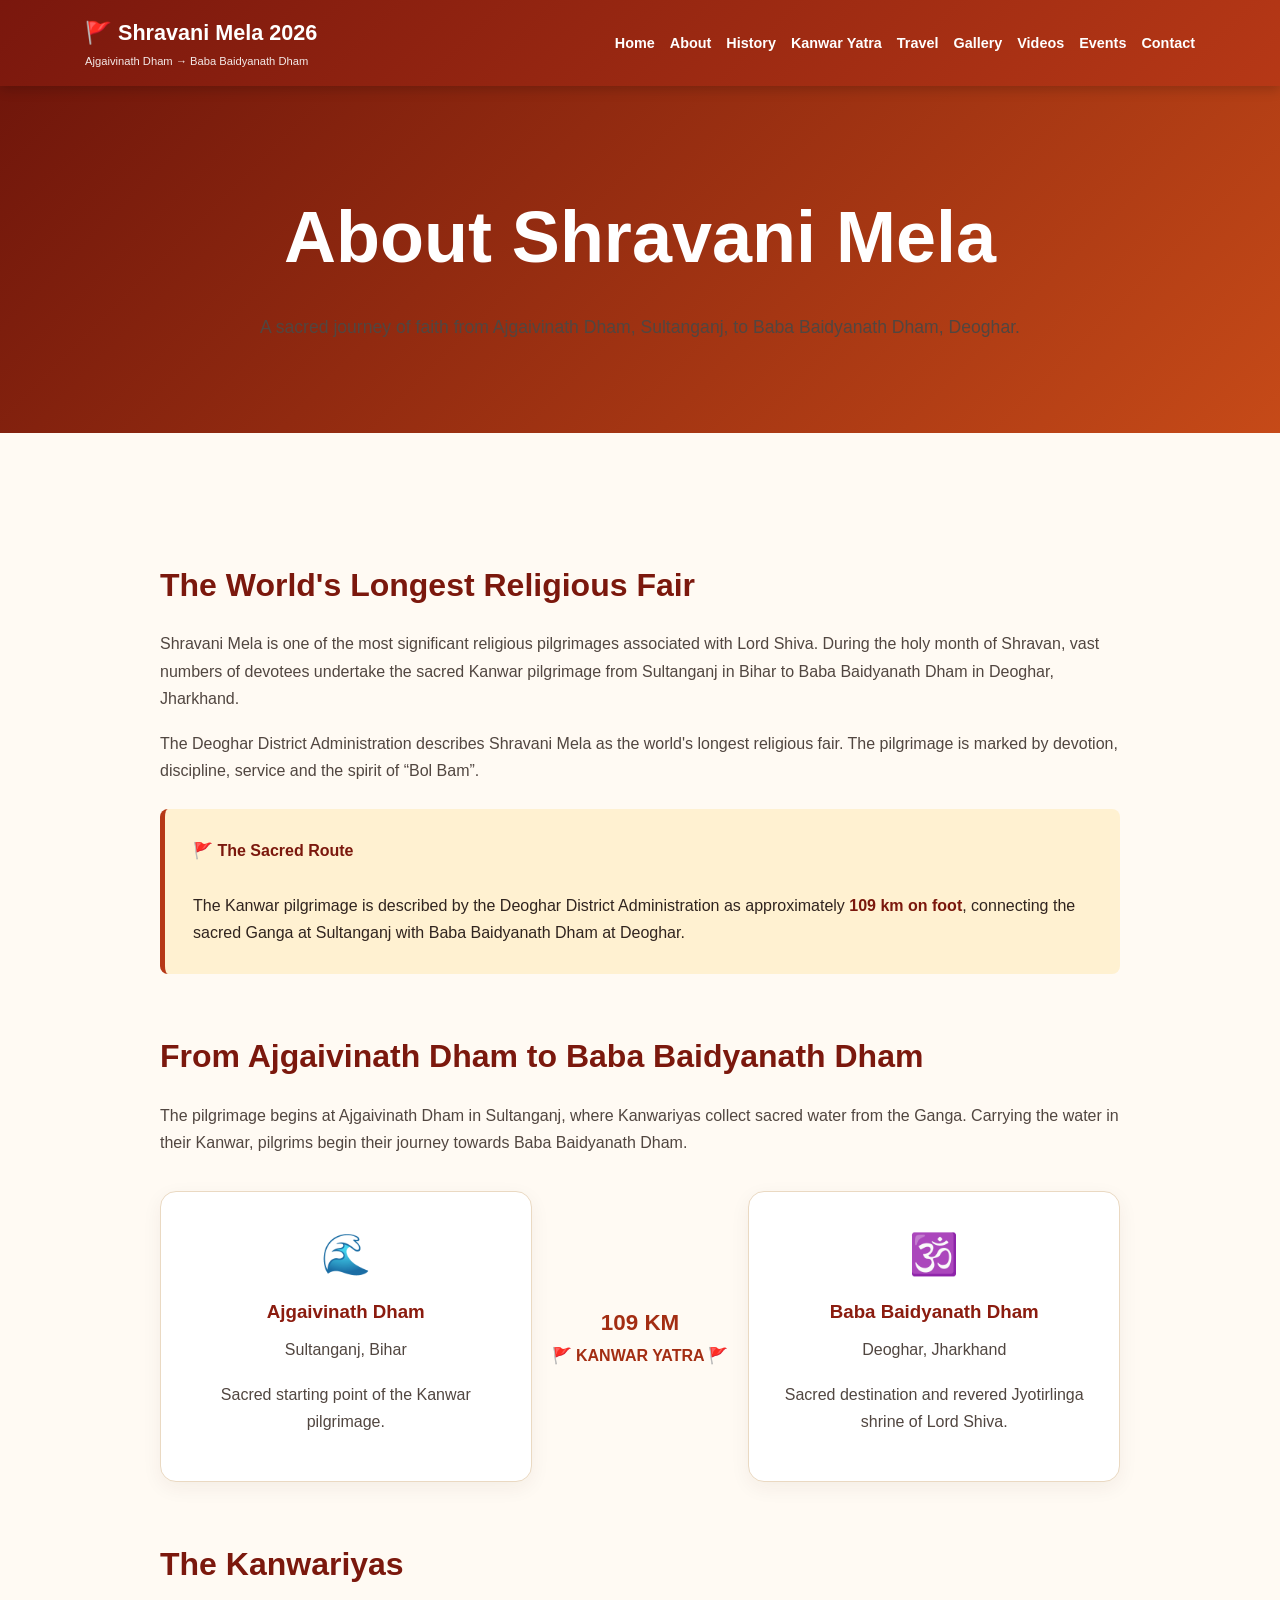
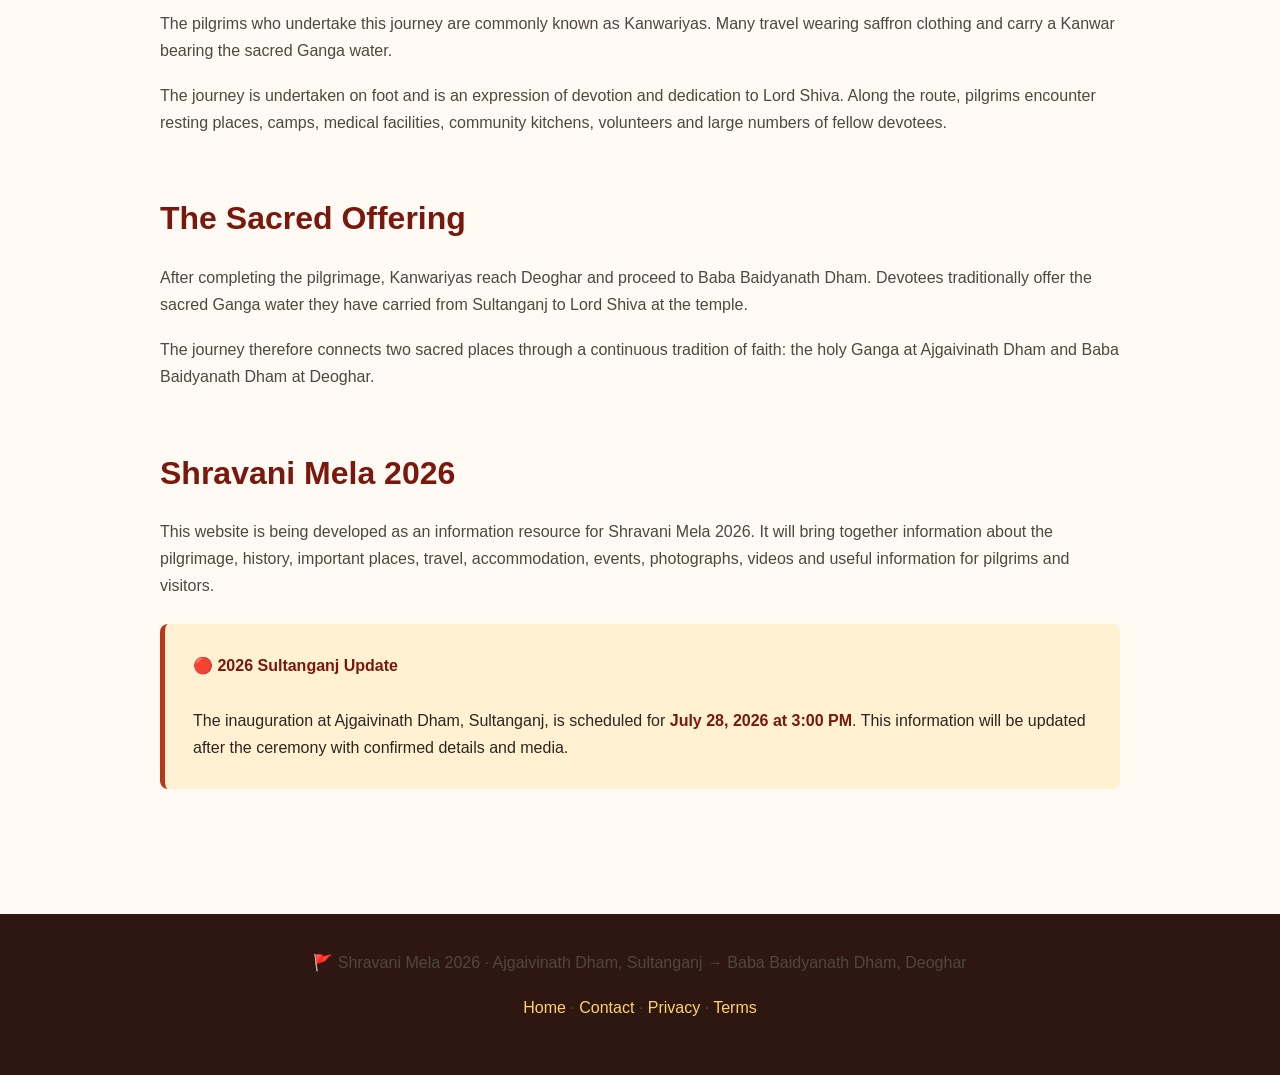
==== commit 99489635: "Create update About page for Shravani Mela 2026 Updated the title and description meta tags, modifie" ====
--- a/about.html
+++ b/about.html
@@ -4,9 +4,9 @@
     <meta charset="UTF-8">
     <meta name="viewport" content="width=device-width, initial-scale=1.0">
 
-    <title>History of Shravani Mela | Sultanganj to Deoghar</title>
-
-    <meta name="description" content="History, traditions and religious significance of Shravani Mela and the sacred Kanwar pilgrimage from Ajgaivinath Dham, Sultanganj, to Baba Baidyanath Dham, Deoghar.">
+    <title>About Shravani Mela 2026 | Sultanganj to Deoghar</title>
+
+    <meta name="description" content="Learn about Shravani Mela 2026, the sacred Kanwar pilgrimage from Ajgaivinath Dham in Sultanganj to Baba Baidyanath Dham in Deoghar.">
 
     <style>
         * {
@@ -92,7 +92,7 @@
         }
 
         .hero p {
-            max-width: 850px;
+            max-width: 800px;
             margin: auto;
             font-size: 1.1rem;
         }
@@ -113,58 +113,46 @@
             margin-bottom: 18px;
         }
 
-        h3 {
-            color: #8b1c0f;
-            margin-bottom: 10px;
-        }
-
         p {
             margin-bottom: 18px;
             color: #514640;
         }
 
-        .intro {
-            font-size: 1.1rem;
-        }
-
-        .timeline {
-            position: relative;
+        .journey {
+            display: grid;
+            grid-template-columns: 1fr auto 1fr;
+            gap: 20px;
+            align-items: center;
             margin: 35px 0;
-            padding-left: 35px;
-            border-left: 4px solid #c64a18;
-        }
-
-        .timeline-item {
-            position: relative;
-            margin-bottom: 35px;
-            padding: 25px;
+        }
+
+        .place {
+            padding: 28px;
+            text-align: center;
             background: white;
             border: 1px solid #ead9c2;
-            border-radius: 14px;
+            border-radius: 16px;
             box-shadow: 0 6px 20px rgba(60,30,10,.06);
         }
 
-        .timeline-item::before {
-            content: "";
-            position: absolute;
-            left: -48px;
-            top: 27px;
-            width: 18px;
-            height: 18px;
-            background: #c64a18;
-            border: 4px solid #fffaf3;
-            border-radius: 50%;
-        }
-
-        .timeline-label {
-            display: inline-block;
-            margin-bottom: 10px;
-            padding: 5px 12px;
-            border-radius: 20px;
-            background: #fff0cf;
-            color: #7b180d;
-            font-weight: 700;
-            font-size: .85rem;
+        .place h3 {
+            color: #8b1c0f;
+            margin: 8px 0;
+        }
+
+        .icon {
+            font-size: 2.5rem;
+        }
+
+        .route {
+            text-align: center;
+            color: #a32d12;
+            font-weight: bold;
+        }
+
+        .route strong {
+            display: block;
+            font-size: 1.4rem;
         }
 
         .fact-box {
@@ -179,37 +167,6 @@
             color: #7b180d;
         }
 
-        .traditions {
-            display: grid;
-            grid-template-columns: repeat(2, 1fr);
-            gap: 22px;
-            margin-top: 30px;
-        }
-
-        .tradition {
-            background: white;
-            border: 1px solid #ead9c2;
-            border-radius: 14px;
-            padding: 25px;
-        }
-
-        .tradition .icon {
-            font-size: 2rem;
-            margin-bottom: 8px;
-        }
-
-        .tradition h3 {
-            margin-bottom: 8px;
-        }
-
-        .sources-note {
-            background: #f8eee4;
-            border-radius: 10px;
-            padding: 22px;
-            margin-top: 25px;
-            font-size: .95rem;
-        }
-
         footer {
             background: #2e1711;
             color: #ddd0c7;
@@ -217,16 +174,11 @@
             text-align: center;
         }
 
-        footer p {
-            color: #ddd0c7;
-        }
-
         footer a {
             color: #ffd36b;
         }
 
         @media (max-width: 750px) {
-
             .nav {
                 flex-direction: column;
             }
@@ -235,17 +187,13 @@
                 justify-content: center;
             }
 
-            .timeline {
-                padding-left: 25px;
-            }
-
-            .timeline-item::before {
-                left: -38px;
-            }
-
-            .traditions {
+            .journey {
                 grid-template-columns: 1fr;
             }
+
+            .route {
+                transform: rotate(90deg);
+            }
         }
     </style>
 </head>
@@ -253,7 +201,6 @@
 <body>
 
 <header>
-
     <div class="nav">
 
         <a href="index.html" class="logo">
@@ -274,52 +221,46 @@
         </nav>
 
     </div>
-
 </header>
 
-
 <section class="hero">
 
-    <h1>History of Shravani Mela</h1>
+    <h1>About Shravani Mela</h1>
 
     <p>
-        The sacred tradition connecting the holy Ganga at Sultanganj
-        with Baba Baidyanath Dham at Deoghar.
+        A sacred journey of faith from Ajgaivinath Dham, Sultanganj,
+        to Baba Baidyanath Dham, Deoghar.
     </p>
 
 </section>
 
-
 <main>
 
     <section>
 
-        <h2>A Living Tradition of Faith</h2>
-
-        <p class="intro">
-            Shravani Mela is a major annual pilgrimage associated with
-            Lord Shiva and the holy month of Shravan. For generations,
-            devotees have travelled from Sultanganj to Deoghar carrying
-            sacred Ganga water as an offering to Baba Baidyanath.
-        </p>
-
-        <p>
-            The pilgrimage links two important sacred places: 
-            Ajgaivinath Dham on the banks of the Ganga at Sultanganj
-            and Baba Baidyanath Dham at Deoghar. The journey has become
-            a powerful expression of devotion, endurance, community
-            service and religious tradition.
+        <h2>The World's Longest Religious Fair</h2>
+
+        <p>
+            Shravani Mela is one of the most significant religious
+            pilgrimages associated with Lord Shiva. During the holy
+            month of Shravan, vast numbers of devotees undertake the
+            sacred Kanwar pilgrimage from Sultanganj in Bihar to
+            Baba Baidyanath Dham in Deoghar, Jharkhand.
+        </p>
+
+        <p>
+            The Deoghar District Administration describes Shravani Mela
+            as the world's longest religious fair. The pilgrimage is
+            marked by devotion, discipline, service and the spirit of
+            “Bol Bam”.
         </p>
 
         <div class="fact-box">
-
-            <strong>🕉️ Why is the pilgrimage important?</strong><br><br>
-
-            Devotees collect holy Ganga water at Sultanganj and carry
-            it in a Kanwar during their pilgrimage to Baba Baidyanath
-            Dham. The sacred water is offered to Lord Shiva at the
-            destination.
-            
+            <strong>🚩 The Sacred Route</strong><br><br>
+            The Kanwar pilgrimage is described by the Deoghar District
+            Administration as approximately <strong>109 km on foot</strong>,
+            connecting the sacred Ganga at Sultanganj with Baba Baidyanath
+            Dham at Deoghar.
         </div>
 
     </section>
@@ -327,57 +268,57 @@
 
     <section>
 
-        <h2>The Sacred Geography</h2>
-
-        <div class="timeline">
-
-            <div class="timeline-item">
-
-                <span class="timeline-label">Starting Point</span>
-
-                <h3>Ajgaivinath Dham — Sultanganj</h3>
+        <h2>From Ajgaivinath Dham to Baba Baidyanath Dham</h2>
+
+        <p>
+            The pilgrimage begins at Ajgaivinath Dham in Sultanganj,
+            where Kanwariyas collect sacred water from the Ganga.
+            Carrying the water in their Kanwar, pilgrims begin their
+            journey towards Baba Baidyanath Dham.
+        </p>
+
+        <div class="journey">
+
+            <div class="place">
+
+                <div class="icon">🌊</div>
+
+                <h3>Ajgaivinath Dham</h3>
 
                 <p>
-                    Sultanganj, in Bihar, is the traditional starting
-                    point of the Kanwar pilgrimage. Pilgrims reach the
-                    Ganga here and collect sacred water before beginning
-                    their journey.
+                    Sultanganj, Bihar
                 </p>
 
+                <p>
+                    Sacred starting point of the Kanwar pilgrimage.
+                </p>
+
             </div>
 
-
-            <div class="timeline-item">
-
-                <span class="timeline-label">The Pilgrimage</span>
-
-                <h3>The Kanwar Yatra</h3>
+            <div class="route">
+
+                <strong>109 KM</strong>
+                🚩 KANWAR YATRA 🚩
+
+            </div>
+
+            <div class="place">
+
+                <div class="icon">🕉️</div>
+
+                <h3>Baba Baidyanath Dham</h3>
 
                 <p>
-                    Carrying the Kanwar with sacred north flowing ot uttervahini Ganga water, pilgrims
-                    undertake the long journey on foot towards Deoghar.
-                    The Deoghar District Administration describes the
-                    route as approximately 109 kilometres.
+                    Deoghar, Jharkhand
                 </p>
 
+                <p>
+                    Sacred destination and revered Jyotirlinga shrine
+                    of Lord Shiva.
+                </p>
+
             </div>
 
-
-            <div class="timeline-item">
-
-                <span class="timeline-label">Sacred Destination</span>
-
-                <h3>Baba Baidyanath Dham — Deoghar</h3>
-
-                <p>
-                    The pilgrimage culminates at Baba Baidyanath Dham,
-                    one of India's most revered Shiva shrines. Devotees
-                    offer the sacred Ganga water they have carried from
-                    Sultanganj.
-                </p>
-
-            </div>
-
         </div>
 
     </section>
@@ -385,19 +326,20 @@
 
     <section>
 
-        <h2>The Tradition of the Kanwar</h2>
-
-        <p>
-            The Kanwar is the traditional carrying structure used by
-            pilgrims to transport sacred water. Kanwariyas commonly
-            travel in saffron clothing and carry their Kanwars during
-            the pilgrimage.
-        </p>
-
-        <p>
-            The journey is associated with devotional chants including
-            “Bol Bam” and is marked by discipline, devotion and a strong
-            sense of community among pilgrims.
+        <h2>The Kanwariyas</h2>
+
+        <p>
+            The pilgrims who undertake this journey are commonly known
+            as Kanwariyas. Many travel wearing saffron clothing and
+            carry a Kanwar bearing the sacred Ganga water.
+        </p>
+
+        <p>
+            The journey is undertaken on foot and is an expression of
+            devotion and dedication to Lord Shiva. Along the route,
+            pilgrims encounter resting places, camps, medical facilities,
+            community kitchens, volunteers and large numbers of fellow
+            devotees.
         </p>
 
     </section>
@@ -405,385 +347,65 @@
 
     <section>
 
-        <h2>Traditions of Shravani Mela</h2>
-
-        <div class="traditions">
-
-            <article class="tradition">
-
-                <div class="icon">🌊</div>
-
-                <h3>Holy Ganga Water</h3>
-
-                <p>
-                    Sacred Ganga water is collected at Sultanganj and
-                    carried by devotees to Baba Baidyanath Dham.
-                </p>
-
-            </article>
-
-
-            <article class="tradition">
-
-                <div class="icon">🚩</div>
-
-                <h3>Kanwar Yatra</h3>
-
-                <p>
-                    Pilgrims undertake the journey on foot while carrying
-                    the hply water from north flowin or uttervahini ganges to their Kanwar and observing devotional traditions.
-                </p>
-
-            </article>
-
-
-            <article class="tradition">
-
-                <div class="icon">🔱</div>
-
-                <h3>Devotion to Lord Shiva</h3>
-
-                <p>
-                    The pilgrimage is dedicated to Lord Shiva and
-                    culminates at the sacred Baba Baidyanath shrine.
-                </p>
-
-            </article>
-
-
-            <article class="tradition">
-
-                <div class="icon">🤝</div>
-
-                <h3>Community Service</h3>
-
-                <p>
-                    Along the route, volunteers and service organisations
-                    provide assistance, food, water, rest areas and other
-                    support to pilgrims.
-                </p>
-
-            </article>
+        <h2>The Sacred Offering</h2>
+
+        <p>
+            After completing the pilgrimage, Kanwariyas reach Deoghar
+            and proceed to Baba Baidyanath Dham. Devotees traditionally
+            offer the sacred Ganga water they have carried from
+            Sultanganj to Lord Shiva at the temple.
+        </p>
+
+        <p>
+            The journey therefore connects two sacred places through
+            a continuous tradition of faith: the holy Ganga at
+            Ajgaivinath Dham and Baba Baidyanath Dham at Deoghar.
+        </p>
+
+    </section>
+
+
+    <section>
+
+        <h2>Shravani Mela 2026</h2>
+
+        <p>
+            This website is being developed as an information resource
+            for Shravani Mela 2026. It will bring together information
+            about the pilgrimage, history, important places, travel,
+            accommodation, events, photographs, videos and useful
+            information for pilgrims and visitors.
+        </p>
+
+        <div class="fact-box">
+
+            <strong>🔴 2026 Sultanganj Update</strong><br><br>
+
+            The inauguration at Ajgaivinath Dham, Sultanganj, is
+            scheduled for <strong>July 28, 2026 at 3:00 PM</strong>.
+            This information will be updated after the ceremony with
+            confirmed details and media.
 
         </div>
 
     </section>
 
-
-    <section>
-
-        <h2>Why Shravani Mela Became So Significant</h2>
-
-        <p>
-            Over time, the pilgrimage developed into a huge annual
-            gathering involving pilgrims, local communities, volunteers,
-            public authorities and service organisations.
-        </p>
-
-        <p>
-            The combination of religious devotion, a long-distance
-            pilgrimage, temporary camps and continuous movement of
-            Kanwariyas gives Shravani Mela its distinctive character.
-        </p>
-
-        <p>
-            Today the Mela is widely recognised as one of the largest
-            religious gatherings associated with the Shravan pilgrimage.
-            The Deoghar District Administration describes it as
-            <strong>the longest religious fair in the world.</strong>
-        </p>
-
-    </section>
-
-
-    <section>
-
-        <h2>Shravani Mela 2026</h2>
-
-        <p>
-            The 2026 edition continues this living tradition between
-            Sultanganj and Deoghar. This website documents the pilgrimage,
-            important places, travel information, events, photographs,
-            videos and useful information for pilgrims and visitors.
-        </p>
-
-        <div class="fact-box">
-
-            <strong>🔴 Sultanganj Inauguration Update</strong><br><br>
-
-            The Shravani Mela 2026 inauguration at Ajgaivinath Dham,
-            Sultanganj, is scheduled for <strong>July 28, 2026 at
-            3:00 PM</strong>. This information will be updated after
-            the ceremony with confirmed details and media.
-
-        </div>
-
-    </section>
-
-
-    <section>
-
-        <h2>A Note on Historical Sources</h2>
-
-        <div class="sources-note">
-
-            Historical and religious traditions surrounding Shravani
-            Mela have developed over many generations. Where exact dates,
-            historical claims or specific legends require verification,
-            this website will distinguish established information from
-            traditional accounts and will use reliable official or
-            authoritative sources wherever possible.
-
-        </div>
-
-    </section>
-
 </main>
-  </div>
-
-        </section>
-
-    </main>
-
-</div>
-
-
-<!-- HINDI VERSION -->
-
-<div id="hindiContent" class="hindi">
-
-    <section class="hero">
-
-        <h1>श्रावणी मेला के बारे में</h1>
-
-        <p>
-            अजगैवीनाथ धाम (सुल्तानगंज), बिहार से
-            बाबा बैद्यनाथ धाम (देवघर), झारखंड तक
-            आस्था और भक्ति की पवित्र यात्रा।
-        </p>
-
-    </section>
-
-
-    <main>
-
-        <section class="content-section">
-
-            <h2>विश्व का सबसे लंबा धार्मिक मेला</h2>
-
-            <p>
-                श्रावणी मेला भगवान शिव से जुड़ी भारत की प्रमुख धार्मिक
-                यात्राओं में से एक है। पवित्र श्रावण मास में बड़ी संख्या
-                में श्रद्धालु अजगैवीनाथ धाम (सुल्तानगंज), बिहार से
-                बाबा बैद्यनाथ धाम (देवघर), झारखंड तक पवित्र कांवर
-                यात्रा करते हैं।
-            </p>
-
-            <p>
-                देवघर जिला प्रशासन श्रावणी मेला को विश्व का सबसे लंबा
-                धार्मिक मेला बताता है। यह यात्रा आस्था, अनुशासन,
-                सेवा और “बोल बम” की भावना से जुड़ी हुई है।
-            </p>
-
-            <div class="fact-box">
-
-                <strong>🚩 पवित्र कांवर यात्रा मार्ग</strong><br><br>
-
-                कांवर यात्रा अजगैवीनाथ धाम (सुल्तानगंज) स्थित पवित्र
-                गंगा तट को बाबा बैद्यनाथ धाम (देवघर) से जोड़ती है।
-                इस पैदल तीर्थ यात्रा की दूरी सामान्यतः लगभग
-                <strong>109 किलोमीटर</strong> बताई जाती है।
-
-            </div>
-
-        </section>
-
-
-        <section class="content-section">
-
-            <h2>अजगैवीनाथ धाम से बाबा बैद्यनाथ धाम तक</h2>
-
-            <p>
-                कांवर यात्रा का आरंभ अजगैवीनाथ धाम (सुल्तानगंज),
-                बिहार से होता है। यहां कांवरिया पवित्र गंगा जल
-                प्राप्त करते हैं और उसे अपनी कांवर में रखकर
-                बाबा बैद्यनाथ धाम, देवघर की ओर पैदल यात्रा शुरू
-                करते हैं।
-            </p>
-
-
-            <div class="journey">
-
-                <div class="place">
-
-                    <div class="icon">🌊</div>
-
-                    <h3>अजगैवीनाथ धाम</h3>
-
-                    <p><strong>(सुल्तानगंज), बिहार</strong></p>
-
-                    <p>
-                        कांवर यात्रा का पवित्र प्रारंभिक स्थल।
-                    </p>
-
-                </div>
-
-
-                <div class="route">
-
-                    <strong>लगभग 109 KM</strong>
-
-                    🚩 कांवर यात्रा 🚩
-
-                </div>
-
-
-                <div class="place">
-
-                    <div class="icon">🕉️</div>
-
-                    <h3>बाबा बैद्यनाथ धाम</h3>
-
-                    <p><strong>(देवघर), झारखंड</strong></p>
-
-                    <p>
-                        भगवान शिव का पवित्र धाम और यात्रा का
-                        प्रमुख गंतव्य।
-                    </p>
-
-                </div>
-
-            </div>
-
-        </section>
-
-
-        <section class="content-section">
-
-            <h2>कांवरिया</h2>
-
-            <p>
-                इस पवित्र यात्रा में भाग लेने वाले श्रद्धालुओं को
-                सामान्यतः कांवरिया कहा जाता है। अनेक कांवरिया
-                भगवा वस्त्र धारण करते हैं और कांवर में पवित्र
-                गंगा जल लेकर यात्रा करते हैं।
-            </p>
-
-            <p>
-                यह यात्रा पैदल पूरी की जाती है और भगवान शिव के प्रति
-                श्रद्धा एवं समर्पण की अभिव्यक्ति है। यात्रा मार्ग
-                में श्रद्धालुओं के लिए विश्राम स्थल, शिविर,
-                चिकित्सा सुविधाएं, सामुदायिक भोजन व्यवस्था,
-                स्वयंसेवक और सेवा शिविर उपलब्ध होते हैं।
-            </p>
-
-        </section>
-
-
-        <section class="content-section">
-
-            <h2>पवित्र जल अर्पण की परंपरा</h2>
-
-            <p>
-                यात्रा पूरी करने के बाद कांवरिया देवघर पहुंचकर
-                बाबा बैद्यनाथ धाम जाते हैं। श्रद्धालु अजगैवीनाथ धाम
-                से लाए गए पवित्र गंगा जल को भगवान शिव को अर्पित
-                करते हैं।
-            </p>
-
-            <p>
-                इस प्रकार यह यात्रा दो पवित्र स्थलों को एक सतत
-                धार्मिक परंपरा से जोड़ती है—अजगैवीनाथ धाम की
-                पवित्र गंगा और बाबा बैद्यनाथ धाम।
-            </p>
-
-        </section>
-
-
-        <section class="content-section">
-
-            <h2>श्रावणी मेला 2026</h2>
-
-            <p>
-                यह वेबसाइट श्रावणी मेला 2026 के लिए एक उपयोगी
-                सूचना संसाधन के रूप में विकसित की जा रही है।
-                यहां कांवर यात्रा, इतिहास, महत्वपूर्ण स्थल,
-                यात्रा एवं आवास संबंधी जानकारी, कार्यक्रम,
-                तस्वीरें, वीडियो तथा श्रद्धालुओं और आगंतुकों
-                के लिए उपयोगी जानकारी उपलब्ध कराई जाएगी।
-            </p>
-
-            <div class="fact-box">
-
-                <strong>🔴 2026 सुल्तानगंज उद्घाटन अपडेट</strong><br><br>
-
-                अजगैवीनाथ धाम (सुल्तानगंज), बिहार में
-                श्रावणी मेला 2026 का उद्घाटन
-                <strong>28 जुलाई 2026 को दोपहर 3:00 बजे</strong>
-                निर्धारित है। समारोह के बाद इसकी पुष्टि की गई
-                जानकारी और मीडिया सामग्री यहां अपडेट की जाएगी।
-
-            </div>
-
-        </section>
-
-    </main>
-
-</div>
-
 
 <footer>
 
     <p>
-        🚩 Shravani Mela 2026 · Ajgaivinath Dham (Sultanganj)
-        → Baba Baidyanath Dham (Deoghar)
+        🚩 Shravani Mela 2026 · Ajgaivinath Dham, Sultanganj
+        → Baba Baidyanath Dham, Deoghar
     </p>
 
     <p>
         <a href="index.html">Home</a> ·
-        <a href="about.html">About</a> ·
         <a href="contact.html">Contact</a> ·
         <a href="privacy.html">Privacy</a> ·
         <a href="terms.html">Terms</a>
     </p>
 
 </footer>
-
-
-<script>
-
-    function showEnglish() {
-
-        document.getElementById("englishContent").style.display = "block";
-
-        document.getElementById("hindiContent").style.display = "none";
-
-        document.documentElement.lang = "en";
-
-        window.scrollTo({
-            top: 0,
-            behavior: "smooth"
-        });
-
-    }
-
-
-    function showHindi() {
-
-        document.getElementById("englishContent").style.display = "none";
-
-        document.getElementById("hindiContent").style.display = "block";
-
-        document.documentElement.lang = "hi";
-
-        window.scrollTo({
-            top: 0,
-            behavior: "smooth"
-        });
-
-    }
-
-</script>
-
 </body>
 </html>
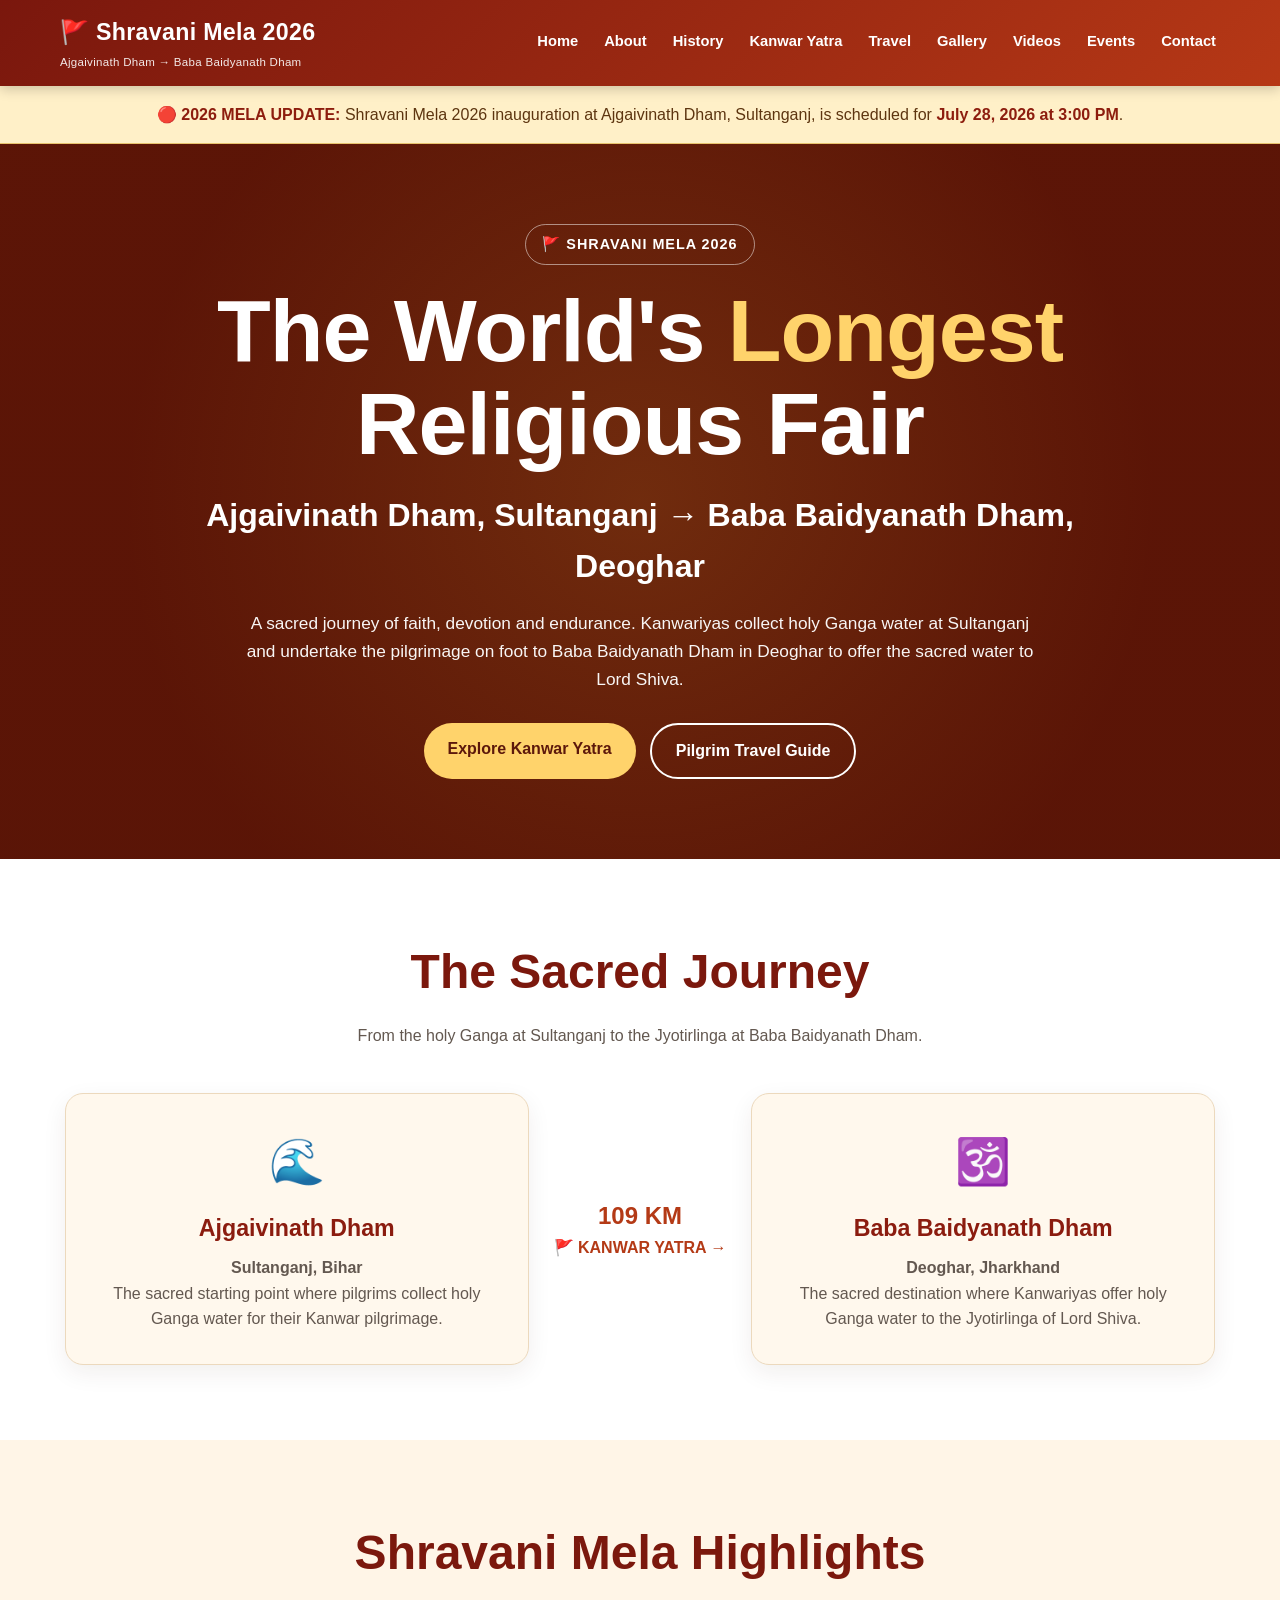
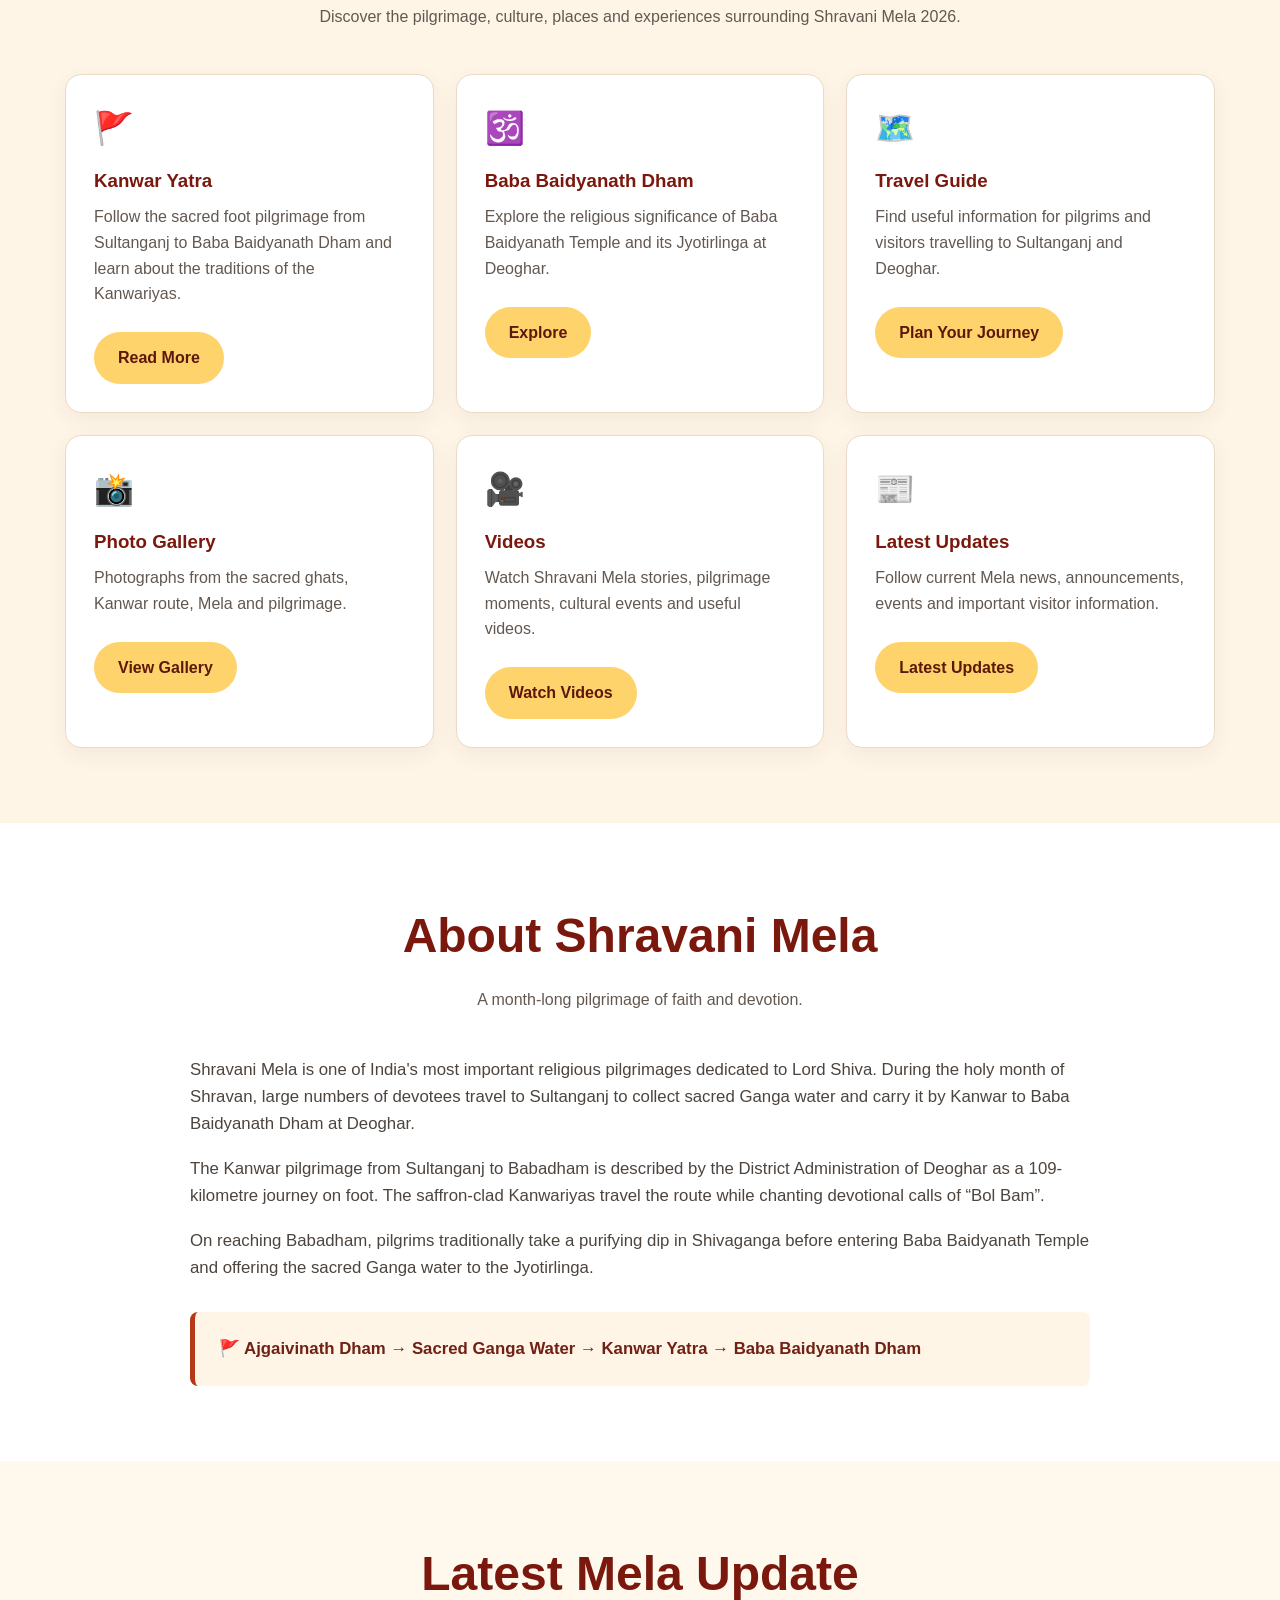
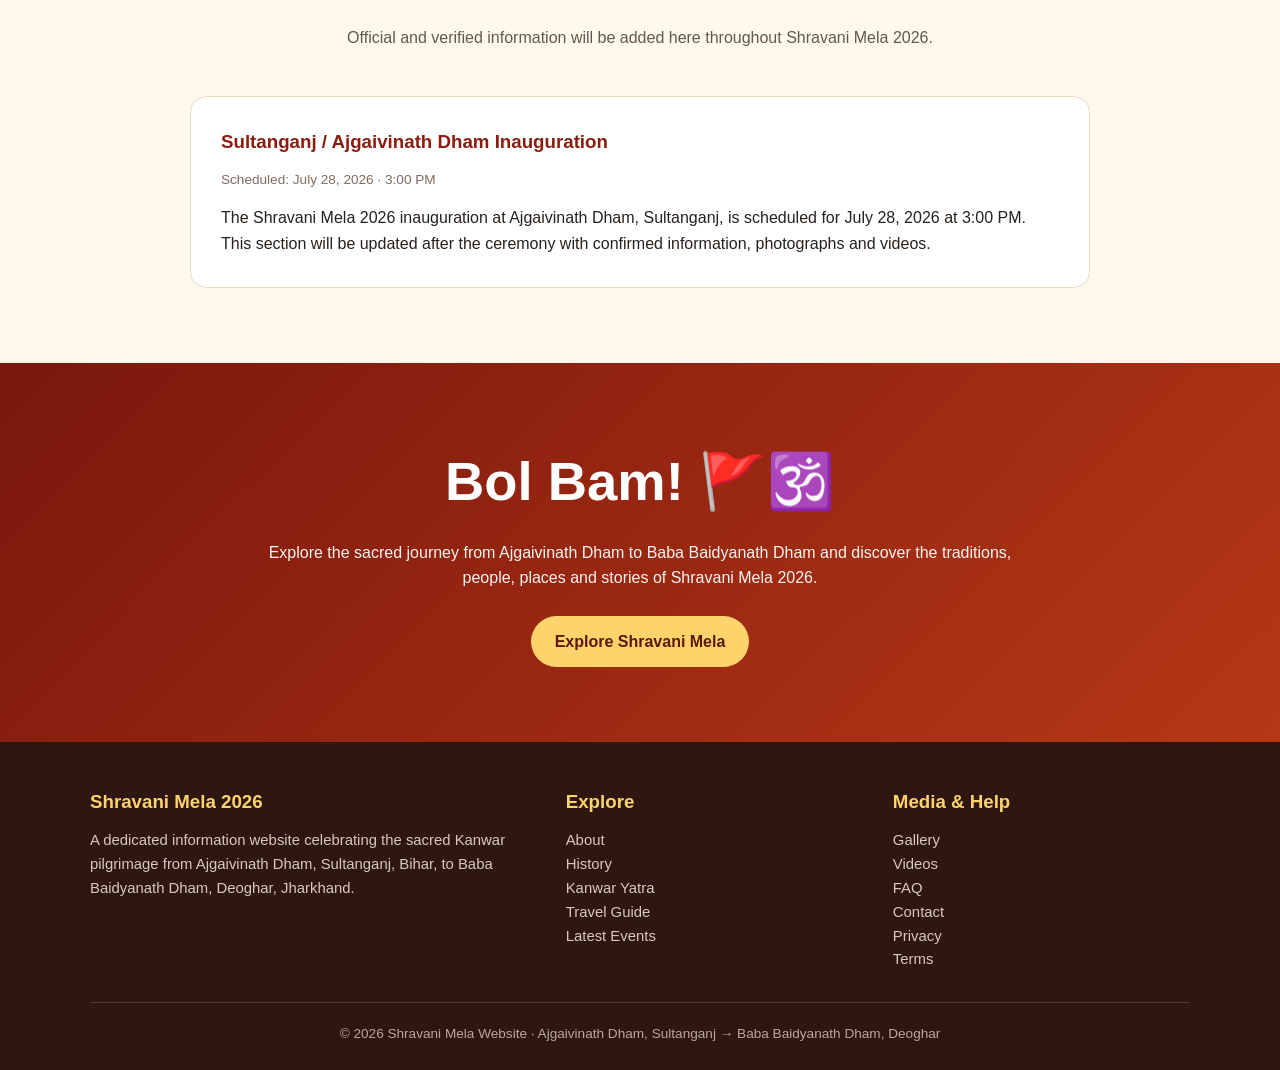
==== commit 692f86f8: "Create Revise Shravani Mela 2026 homepage Updated title and description for Shravani Mela 2026. Adde" ====
--- a/about.html
+++ b/about.html
@@ -2,17 +2,26 @@
 <html lang="en">
 <head>
     <meta charset="UTF-8">
+
     <meta name="viewport" content="width=device-width, initial-scale=1.0">
 
-    <title>About Shravani Mela 2026 | Sultanganj to Deoghar</title>
-
-    <meta name="description" content="Learn about Shravani Mela 2026, the sacred Kanwar pilgrimage from Ajgaivinath Dham in Sultanganj to Baba Baidyanath Dham in Deoghar.">
+    <title>Shravani Mela 2026 | Ajgaivinath Dham to Baba Baidyanath Dham</title>
+
+    <meta name="description" content="Shravani Mela 2026 — the world's longest religious fair, featuring the sacred Kanwar pilgrimage from Ajgaivinath Dham, Sultanganj, to Baba Baidyanath Dham, Deoghar.">
+
+    <meta name="keywords" content="Shravani Mela 2026, Shrawani Mela, Sultanganj, Ajgaivinath Dham, Kanwar Yatra, Kanwariya, Baba Baidyanath Dham, Deoghar, Babadham, Ganga Jal, Bol Bam">
+
+    <meta name="author" content="Shravani Mela 2026">
+
+    <meta property="og:title" content="Shravani Mela 2026 | Sultanganj to Deoghar">
+    <meta property="og:description" content="The sacred Kanwar pilgrimage from Ajgaivinath Dham, Sultanganj, to Baba Baidyanath Dham, Deoghar.">
+    <meta property="og:type" content="website">
 
     <style>
         * {
-            box-sizing: border-box;
             margin: 0;
             padding: 0;
+            box-sizing: border-box;
         }
 
         html {
@@ -21,178 +30,456 @@
 
         body {
             font-family: Arial, Helvetica, sans-serif;
-            line-height: 1.7;
-            color: #30241f;
+            line-height: 1.6;
+            color: #27211d;
             background: #fffaf3;
         }
 
         a {
+            color: inherit;
             text-decoration: none;
-            color: inherit;
-        }
+        }
+
+        img {
+            max-width: 100%;
+            display: block;
+        }
+
+        /* HEADER */
 
         header {
             background: linear-gradient(135deg, #7a170d, #b63816);
             color: white;
             position: sticky;
             top: 0;
-            z-index: 10;
-            box-shadow: 0 3px 12px rgba(0,0,0,.2);
-        }
-
-        .nav {
+            z-index: 1000;
+            box-shadow: 0 3px 12px rgba(0,0,0,0.2);
+        }
+
+        .nav-container {
+            max-width: 1200px;
+            margin: auto;
+            padding: 14px 20px;
+            display: flex;
+            align-items: center;
+            justify-content: space-between;
+            gap: 20px;
+        }
+
+        .logo {
+            font-size: 1.45rem;
+            font-weight: 800;
+            letter-spacing: .3px;
+            white-space: nowrap;
+        }
+
+        .logo span {
+            display: block;
+            font-size: .72rem;
+            font-weight: 500;
+            opacity: .9;
+            margin-top: 2px;
+        }
+
+        nav {
+            display: flex;
+            gap: 18px;
+            flex-wrap: wrap;
+            justify-content: flex-end;
+        }
+
+        nav a {
+            font-size: .92rem;
+            font-weight: 600;
+            padding: 7px 4px;
+            border-bottom: 2px solid transparent;
+        }
+
+        nav a:hover {
+            border-bottom-color: #ffd36b;
+        }
+
+        /* HERO */
+
+        .hero {
+            min-height: 650px;
+            display: flex;
+            align-items: center;
+            justify-content: center;
+            text-align: center;
+            padding: 80px 20px;
+            color: white;
+            background:
+                linear-gradient(rgba(83, 20, 5, .78), rgba(83, 20, 5, .82)),
+                radial-gradient(circle at center, #e58a30, #7b180d 70%);
+        }
+
+        .hero-content {
+            max-width: 950px;
+        }
+
+        .eyebrow {
+            display: inline-block;
+            padding: 8px 16px;
+            border: 1px solid rgba(255,255,255,.5);
+            border-radius: 30px;
+            font-size: .9rem;
+            font-weight: 700;
+            letter-spacing: 1px;
+            margin-bottom: 20px;
+        }
+
+        .hero h1 {
+            font-size: clamp(2.7rem, 7vw, 5.5rem);
+            line-height: 1.05;
+            margin-bottom: 20px;
+            letter-spacing: -1px;
+        }
+
+        .hero h1 span {
+            color: #ffd36b;
+        }
+
+        .hero h2 {
+            font-size: clamp(1.25rem, 3vw, 2rem);
+            margin-bottom: 18px;
+            font-weight: 600;
+        }
+
+        .hero p {
+            max-width: 800px;
+            margin: 0 auto 30px;
+            font-size: 1.08rem;
+            opacity: .96;
+        }
+
+        .hero-buttons {
+            display: flex;
+            justify-content: center;
+            flex-wrap: wrap;
+            gap: 14px;
+        }
+
+        .btn {
+            display: inline-block;
+            padding: 13px 24px;
+            border-radius: 30px;
+            font-weight: 700;
+            transition: .25s;
+        }
+
+        .btn-primary {
+            background: #ffd36b;
+            color: #5c180b;
+        }
+
+        .btn-secondary {
+            border: 2px solid white;
+            color: white;
+        }
+
+        .btn:hover {
+            transform: translateY(-2px);
+        }
+
+        /* NOTICE */
+
+        .notice-bar {
+            background: #fff0c8;
+            border-bottom: 1px solid #e8c36d;
+            color: #5d3510;
+            padding: 16px 20px;
+        }
+
+        .notice-inner {
+            max-width: 1100px;
+            margin: auto;
+            text-align: center;
+        }
+
+        .notice-inner strong {
+            color: #8d1d0e;
+        }
+
+        /* SECTIONS */
+
+        section {
+            padding: 75px 20px;
+        }
+
+        .container {
             max-width: 1150px;
             margin: auto;
-            padding: 15px 20px;
-            display: flex;
-            justify-content: space-between;
-            align-items: center;
-            gap: 20px;
-        }
-
-        .logo {
-            font-size: 1.35rem;
-            font-weight: 800;
-            white-space: nowrap;
-        }
-
-        .logo small {
-            display: block;
-            font-size: .7rem;
-            font-weight: normal;
-            opacity: .9;
-        }
-
-        nav {
-            display: flex;
-            flex-wrap: wrap;
-            justify-content: flex-end;
-            gap: 15px;
-        }
-
-        nav a {
-            font-size: .9rem;
-            font-weight: 600;
-        }
-
-        nav a:hover {
-            color: #ffd36b;
-        }
-
-        .hero {
-            padding: 90px 20px;
+        }
+
+        .section-heading {
             text-align: center;
-            color: white;
-            background: linear-gradient(135deg, #70160b, #c64a18);
-        }
-
-        .hero h1 {
-            font-size: clamp(2.5rem, 6vw, 4.5rem);
-            margin-bottom: 15px;
-        }
-
-        .hero p {
             max-width: 800px;
-            margin: auto;
-            font-size: 1.1rem;
-        }
-
-        main {
-            max-width: 1000px;
-            margin: auto;
-            padding: 70px 20px;
-        }
-
-        section {
-            margin-bottom: 55px;
-        }
-
-        h2 {
+            margin: 0 auto 45px;
+        }
+
+        .section-heading h2 {
+            font-size: clamp(2rem, 4vw, 3rem);
             color: #7b180d;
-            font-size: 2rem;
-            margin-bottom: 18px;
-        }
-
-        p {
-            margin-bottom: 18px;
-            color: #514640;
-        }
+            margin-bottom: 12px;
+        }
+
+        .section-heading p {
+            color: #635850;
+        }
+
+        /* JOURNEY */
 
         .journey {
+            background: white;
+        }
+
+        .journey-grid {
             display: grid;
             grid-template-columns: 1fr auto 1fr;
-            gap: 20px;
             align-items: center;
-            margin: 35px 0;
-        }
-
-        .place {
+            gap: 25px;
+        }
+
+        .journey-card {
+            padding: 32px;
+            border-radius: 18px;
+            background: #fff8ed;
+            border: 1px solid #ecd9bd;
+            text-align: center;
+            box-shadow: 0 8px 25px rgba(60, 30, 10, .07);
+        }
+
+        .journey-card .symbol {
+            font-size: 2.8rem;
+            margin-bottom: 12px;
+        }
+
+        .journey-card h3 {
+            color: #8b1c0f;
+            font-size: 1.45rem;
+            margin-bottom: 8px;
+        }
+
+        .journey-card p {
+            color: #635850;
+        }
+
+        .journey-arrow {
+            text-align: center;
+            color: #b43a16;
+            font-weight: 800;
+        }
+
+        .journey-arrow .distance {
+            font-size: 1.5rem;
+            display: block;
+        }
+
+        /* HIGHLIGHTS */
+
+        .highlights {
+            background: #fff5e7;
+        }
+
+        .cards {
+            display: grid;
+            grid-template-columns: repeat(3, 1fr);
+            gap: 22px;
+        }
+
+        .card {
+            background: white;
+            border: 1px solid #eadbc8;
+            border-radius: 16px;
             padding: 28px;
+            box-shadow: 0 7px 22px rgba(50, 30, 10, .06);
+        }
+
+        .card .icon {
+            font-size: 2rem;
+            margin-bottom: 12px;
+        }
+
+        .card h3 {
+            color: #7b180d;
+            margin-bottom: 8px;
+        }
+
+        .card p {
+            color: #635850;
+        }
+
+        /* ABOUT */
+
+        .about {
+            background: white;
+        }
+
+        .about-content {
+            max-width: 900px;
+            margin: auto;
+            font-size: 1.05rem;
+            color: #4d443e;
+        }
+
+        .about-content p {
+            margin-bottom: 18px;
+        }
+
+        .quote {
+            margin-top: 30px;
+            padding: 24px;
+            border-left: 5px solid #b63816;
+            background: #fff5e7;
+            border-radius: 8px;
+            font-weight: 700;
+            color: #702014;
+        }
+
+        /* UPDATES */
+
+        .updates {
+            background: #fff8ed;
+        }
+
+        .update-box {
+            max-width: 900px;
+            margin: auto;
+            background: white;
+            padding: 30px;
+            border-radius: 16px;
+            border: 1px solid #eadbc8;
+        }
+
+        .update-box h3 {
+            color: #8b1c0f;
+            margin-bottom: 12px;
+        }
+
+        .update-date {
+            font-size: .85rem;
+            color: #806b5d;
+            margin-bottom: 15px;
+        }
+
+        /* CTA */
+
+        .cta {
+            background: linear-gradient(135deg, #7a170d, #b63816);
+            color: white;
             text-align: center;
-            background: white;
-            border: 1px solid #ead9c2;
-            border-radius: 16px;
-            box-shadow: 0 6px 20px rgba(60,30,10,.06);
-        }
-
-        .place h3 {
-            color: #8b1c0f;
-            margin: 8px 0;
-        }
-
-        .icon {
-            font-size: 2.5rem;
-        }
-
-        .route {
-            text-align: center;
-            color: #a32d12;
-            font-weight: bold;
-        }
-
-        .route strong {
-            display: block;
-            font-size: 1.4rem;
-        }
-
-        .fact-box {
-            padding: 28px;
-            background: #fff1d1;
-            border-left: 5px solid #b63816;
-            border-radius: 8px;
-            margin-top: 25px;
-        }
-
-        .fact-box strong {
-            color: #7b180d;
-        }
+        }
+
+        .cta h2 {
+            font-size: clamp(2rem, 5vw, 3.4rem);
+            margin-bottom: 15px;
+        }
+
+        .cta p {
+            max-width: 750px;
+            margin: 0 auto 25px;
+            opacity: .95;
+        }
+
+        /* FOOTER */
 
         footer {
             background: #2e1711;
-            color: #ddd0c7;
-            padding: 35px 20px;
+            color: #f4e9df;
+            padding: 45px 20px 25px;
+        }
+
+        .footer-grid {
+            max-width: 1100px;
+            margin: auto;
+            display: grid;
+            grid-template-columns: 1.5fr 1fr 1fr;
+            gap: 30px;
+        }
+
+        footer h3 {
+            margin-bottom: 12px;
+            color: #ffd36b;
+        }
+
+        footer p,
+        footer a {
+            color: #d8c8bd;
+            font-size: .93rem;
+        }
+
+        footer a:hover {
+            color: white;
+        }
+
+        .copyright {
+            max-width: 1100px;
+            margin: 30px auto 0;
+            padding-top: 20px;
+            border-top: 1px solid rgba(255,255,255,.15);
             text-align: center;
-        }
-
-        footer a {
-            color: #ffd36b;
-        }
-
-        @media (max-width: 750px) {
-            .nav {
+            font-size: .85rem;
+            color: #b9a79d;
+        }
+
+        /* MOBILE */
+
+        @media (max-width: 800px) {
+
+            .nav-container {
                 flex-direction: column;
             }
 
             nav {
                 justify-content: center;
-            }
-
-            .journey {
+                gap: 10px 15px;
+            }
+
+            .hero {
+                min-height: 580px;
+                padding: 60px 18px;
+            }
+
+            .journey-grid {
                 grid-template-columns: 1fr;
             }
 
-            .route {
+            .journey-arrow {
                 transform: rotate(90deg);
+                margin: -5px 0;
+            }
+
+            .cards {
+                grid-template-columns: 1fr;
+            }
+
+            .footer-grid {
+                grid-template-columns: 1fr;
+                text-align: center;
+            }
+        }
+
+        @media (max-width: 480px) {
+
+            nav a {
+                font-size: .82rem;
+            }
+
+            .hero h1 {
+                font-size: 2.7rem;
+            }
+
+            .hero h2 {
+                font-size: 1.25rem;
+            }
+
+            section {
+                padding: 55px 16px;
+            }
+
+            .journey-card {
+                padding: 24px;
             }
         }
     </style>
@@ -201,11 +488,11 @@
 <body>
 
 <header>
-    <div class="nav">
+    <div class="nav-container">
 
         <a href="index.html" class="logo">
             🚩 Shravani Mela 2026
-            <small>Ajgaivinath Dham → Baba Baidyanath Dham</small>
+            <span>Ajgaivinath Dham → Baba Baidyanath Dham</span>
         </a>
 
         <nav>
@@ -223,100 +510,314 @@
     </div>
 </header>
 
-<section class="hero">
-
-    <h1>About Shravani Mela</h1>
-
-    <p>
-        A sacred journey of faith from Ajgaivinath Dham, Sultanganj,
-        to Baba Baidyanath Dham, Deoghar.
-    </p>
-
-</section>
-
 <main>
 
-    <section>
-
-        <h2>The World's Longest Religious Fair</h2>
-
-        <p>
-            Shravani Mela is one of the most significant religious
-            pilgrimages associated with Lord Shiva. During the holy
-            month of Shravan, vast numbers of devotees undertake the
-            sacred Kanwar pilgrimage from Sultanganj in Bihar to
-            Baba Baidyanath Dham in Deoghar, Jharkhand.
-        </p>
-
-        <p>
-            The Deoghar District Administration describes Shravani Mela
-            as the world's longest religious fair. The pilgrimage is
-            marked by devotion, discipline, service and the spirit of
-            “Bol Bam”.
-        </p>
-
-        <div class="fact-box">
-            <strong>🚩 The Sacred Route</strong><br><br>
-            The Kanwar pilgrimage is described by the Deoghar District
-            Administration as approximately <strong>109 km on foot</strong>,
-            connecting the sacred Ganga at Sultanganj with Baba Baidyanath
-            Dham at Deoghar.
+    <!-- IMPORTANT LIVE EVENT NOTICE -->
+
+    <div class="notice-bar">
+        <div class="notice-inner">
+            <strong>🔴 2026 MELA UPDATE:</strong>
+            Shravani Mela 2026 inauguration at Ajgaivinath Dham, Sultanganj,
+            is scheduled for <strong>July 28, 2026 at 3:00 PM</strong>.
         </div>
+    </div>
+
+
+    <!-- HERO -->
+
+    <section class="hero">
+
+        <div class="hero-content">
+
+            <div class="eyebrow">
+                🚩 SHRAVANI MELA 2026
+            </div>
+
+            <h1>
+                The World's <span>Longest</span><br>
+                Religious Fair
+            </h1>
+
+            <h2>
+                Ajgaivinath Dham, Sultanganj → Baba Baidyanath Dham, Deoghar
+            </h2>
+
+            <p>
+                A sacred journey of faith, devotion and endurance.
+                Kanwariyas collect holy Ganga water at Sultanganj and
+                undertake the pilgrimage on foot to Baba Baidyanath Dham
+                in Deoghar to offer the sacred water to Lord Shiva.
+            </p>
+
+            <div class="hero-buttons">
+                <a href="kanwar-yatra.html" class="btn btn-primary">
+                    Explore Kanwar Yatra
+                </a>
+
+                <a href="travel-guide.html" class="btn btn-secondary">
+                    Pilgrim Travel Guide
+                </a>
+            </div>
+
+        </div>
 
     </section>
 
 
-    <section>
-
-        <h2>From Ajgaivinath Dham to Baba Baidyanath Dham</h2>
-
-        <p>
-            The pilgrimage begins at Ajgaivinath Dham in Sultanganj,
-            where Kanwariyas collect sacred water from the Ganga.
-            Carrying the water in their Kanwar, pilgrims begin their
-            journey towards Baba Baidyanath Dham.
-        </p>
-
-        <div class="journey">
-
-            <div class="place">
-
-                <div class="icon">🌊</div>
-
-                <h3>Ajgaivinath Dham</h3>
+    <!-- SACRED JOURNEY -->
+
+    <section class="journey">
+
+        <div class="container">
+
+            <div class="section-heading">
+
+                <h2>The Sacred Journey</h2>
 
                 <p>
-                    Sultanganj, Bihar
+                    From the holy Ganga at Sultanganj to the Jyotirlinga
+                    at Baba Baidyanath Dham.
                 </p>
 
+            </div>
+
+            <div class="journey-grid">
+
+                <div class="journey-card">
+
+                    <div class="symbol">🌊</div>
+
+                    <h3>Ajgaivinath Dham</h3>
+
+                    <p>
+                        <strong>Sultanganj, Bihar</strong><br>
+                        The sacred starting point where pilgrims collect
+                        holy Ganga water for their Kanwar pilgrimage.
+                    </p>
+
+                </div>
+
+                <div class="journey-arrow">
+
+                    <span class="distance">109 KM</span>
+
+                    <span>🚩 KANWAR YATRA →</span>
+
+                </div>
+
+                <div class="journey-card">
+
+                    <div class="symbol">🕉️</div>
+
+                    <h3>Baba Baidyanath Dham</h3>
+
+                    <p>
+                        <strong>Deoghar, Jharkhand</strong><br>
+                        The sacred destination where Kanwariyas offer
+                        holy Ganga water to the Jyotirlinga of Lord Shiva.
+                    </p>
+
+                </div>
+
+            </div>
+
+        </div>
+
+    </section>
+
+
+    <!-- HIGHLIGHTS -->
+
+    <section class="highlights">
+
+        <div class="container">
+
+            <div class="section-heading">
+
+                <h2>Shravani Mela Highlights</h2>
+
                 <p>
-                    Sacred starting point of the Kanwar pilgrimage.
+                    Discover the pilgrimage, culture, places and experiences
+                    surrounding Shravani Mela 2026.
                 </p>
 
             </div>
 
-            <div class="route">
-
-                <strong>109 KM</strong>
-                🚩 KANWAR YATRA 🚩
+            <div class="cards">
+
+                <article class="card">
+
+                    <div class="icon">🚩</div>
+
+                    <h3>Kanwar Yatra</h3>
+
+                    <p>
+                        Follow the sacred foot pilgrimage from Sultanganj
+                        to Baba Baidyanath Dham and learn about the traditions
+                        of the Kanwariyas.
+                    </p>
+
+                    <br>
+
+                    <a href="kanwar-yatra.html" class="btn btn-primary">
+                        Read More
+                    </a>
+
+                </article>
+
+
+                <article class="card">
+
+                    <div class="icon">🕉️</div>
+
+                    <h3>Baba Baidyanath Dham</h3>
+
+                    <p>
+                        Explore the religious significance of Baba Baidyanath
+                        Temple and its Jyotirlinga at Deoghar.
+                    </p>
+
+                    <br>
+
+                    <a href="baba-baidyanath.html" class="btn btn-primary">
+                        Explore
+                    </a>
+
+                </article>
+
+
+                <article class="card">
+
+                    <div class="icon">🗺️</div>
+
+                    <h3>Travel Guide</h3>
+
+                    <p>
+                        Find useful information for pilgrims and visitors
+                        travelling to Sultanganj and Deoghar.
+                    </p>
+
+                    <br>
+
+                    <a href="travel-guide.html" class="btn btn-primary">
+                        Plan Your Journey
+                    </a>
+
+                </article>
+
+
+                <article class="card">
+
+                    <div class="icon">📸</div>
+
+                    <h3>Photo Gallery</h3>
+
+                    <p>
+                        Photographs from the sacred ghats, Kanwar route,
+                        Mela and pilgrimage.
+                    </p>
+
+                    <br>
+
+                    <a href="gallery.html" class="btn btn-primary">
+                        View Gallery
+                    </a>
+
+                </article>
+
+
+                <article class="card">
+
+                    <div class="icon">🎥</div>
+
+                    <h3>Videos</h3>
+
+                    <p>
+                        Watch Shravani Mela stories, pilgrimage moments,
+                        cultural events and useful videos.
+                    </p>
+
+                    <br>
+
+                    <a href="videos.html" class="btn btn-primary">
+                        Watch Videos
+                    </a>
+
+                </article>
+
+
+                <article class="card">
+
+                    <div class="icon">📰</div>
+
+                    <h3>Latest Updates</h3>
+
+                    <p>
+                        Follow current Mela news, announcements, events
+                        and important visitor information.
+                    </p>
+
+                    <br>
+
+                    <a href="events.html" class="btn btn-primary">
+                        Latest Updates
+                    </a>
+
+                </article>
 
             </div>
 
-            <div class="place">
-
-                <div class="icon">🕉️</div>
-
-                <h3>Baba Baidyanath Dham</h3>
+        </div>
+
+    </section>
+
+
+    <!-- ABOUT -->
+
+    <section class="about">
+
+        <div class="container">
+
+            <div class="section-heading">
+
+                <h2>About Shravani Mela</h2>
 
                 <p>
-                    Deoghar, Jharkhand
+                    A month-long pilgrimage of faith and devotion.
                 </p>
 
+            </div>
+
+            <div class="about-content">
+
                 <p>
-                    Sacred destination and revered Jyotirlinga shrine
-                    of Lord Shiva.
+                    Shravani Mela is one of India's most important religious
+                    pilgrimages dedicated to Lord Shiva. During the holy month
+                    of Shravan, large numbers of devotees travel to Sultanganj
+                    to collect sacred Ganga water and carry it by Kanwar to
+                    Baba Baidyanath Dham at Deoghar.
                 </p>
 
+                <p>
+                    The Kanwar pilgrimage from Sultanganj to Babadham is
+                    described by the District Administration of Deoghar as
+                    a 109-kilometre journey on foot. The saffron-clad
+                    Kanwariyas travel the route while chanting devotional
+                    calls of “Bol Bam”.
+                </p>
+
+                <p>
+                    On reaching Babadham, pilgrims traditionally take a
+                    purifying dip in Shivaganga before entering Baba
+                    Baidyanath Temple and offering the sacred Ganga water
+                    to the Jyotirlinga.
+                </p>
+
+                <div class="quote">
+                    🚩 Ajgaivinath Dham → Sacred Ganga Water → Kanwar Yatra
+                    → Baba Baidyanath Dham
+                </div>
+
             </div>
 
         </div>
@@ -324,88 +825,128 @@
     </section>
 
 
-    <section>
-
-        <h2>The Kanwariyas</h2>
-
-        <p>
-            The pilgrims who undertake this journey are commonly known
-            as Kanwariyas. Many travel wearing saffron clothing and
-            carry a Kanwar bearing the sacred Ganga water.
-        </p>
-
-        <p>
-            The journey is undertaken on foot and is an expression of
-            devotion and dedication to Lord Shiva. Along the route,
-            pilgrims encounter resting places, camps, medical facilities,
-            community kitchens, volunteers and large numbers of fellow
-            devotees.
-        </p>
+    <!-- LATEST UPDATE -->
+
+    <section class="updates">
+
+        <div class="container">
+
+            <div class="section-heading">
+
+                <h2>Latest Mela Update</h2>
+
+                <p>
+                    Official and verified information will be added here
+                    throughout Shravani Mela 2026.
+                </p>
+
+            </div>
+
+            <div class="update-box">
+
+                <h3>
+                    Sultanganj / Ajgaivinath Dham Inauguration
+                </h3>
+
+                <div class="update-date">
+                    Scheduled: July 28, 2026 · 3:00 PM
+                </div>
+
+                <p>
+                    The Shravani Mela 2026 inauguration at Ajgaivinath Dham,
+                    Sultanganj, is scheduled for July 28, 2026 at 3:00 PM.
+                    This section will be updated after the ceremony with
+                    confirmed information, photographs and videos.
+                </p>
+
+            </div>
+
+        </div>
 
     </section>
 
 
-    <section>
-
-        <h2>The Sacred Offering</h2>
-
-        <p>
-            After completing the pilgrimage, Kanwariyas reach Deoghar
-            and proceed to Baba Baidyanath Dham. Devotees traditionally
-            offer the sacred Ganga water they have carried from
-            Sultanganj to Lord Shiva at the temple.
-        </p>
-
-        <p>
-            The journey therefore connects two sacred places through
-            a continuous tradition of faith: the holy Ganga at
-            Ajgaivinath Dham and Baba Baidyanath Dham at Deoghar.
-        </p>
+    <!-- CALL TO ACTION -->
+
+    <section class="cta">
+
+        <div class="container">
+
+            <h2>Bol Bam! 🚩🕉️</h2>
+
+            <p>
+                Explore the sacred journey from Ajgaivinath Dham to
+                Baba Baidyanath Dham and discover the traditions,
+                people, places and stories of Shravani Mela 2026.
+            </p>
+
+            <a href="about.html" class="btn btn-primary">
+                Explore Shravani Mela
+            </a>
+
+        </div>
 
     </section>
 
-
-    <section>
-
-        <h2>Shravani Mela 2026</h2>
-
-        <p>
-            This website is being developed as an information resource
-            for Shravani Mela 2026. It will bring together information
-            about the pilgrimage, history, important places, travel,
-            accommodation, events, photographs, videos and useful
-            information for pilgrims and visitors.
-        </p>
-
-        <div class="fact-box">
-
-            <strong>🔴 2026 Sultanganj Update</strong><br><br>
-
-            The inauguration at Ajgaivinath Dham, Sultanganj, is
-            scheduled for <strong>July 28, 2026 at 3:00 PM</strong>.
-            This information will be updated after the ceremony with
-            confirmed details and media.
+</main>
+
+
+<!-- FOOTER -->
+
+<footer>
+
+    <div class="footer-grid">
+
+        <div>
+
+            <h3>Shravani Mela 2026</h3>
+
+            <p>
+                A dedicated information website celebrating the sacred
+                Kanwar pilgrimage from Ajgaivinath Dham, Sultanganj,
+                Bihar, to Baba Baidyanath Dham, Deoghar, Jharkhand.
+            </p>
 
         </div>
 
-    </section>
-
-</main>
-
-<footer>
-
-    <p>
-        🚩 Shravani Mela 2026 · Ajgaivinath Dham, Sultanganj
-        → Baba Baidyanath Dham, Deoghar
-    </p>
-
-    <p>
-        <a href="index.html">Home</a> ·
-        <a href="contact.html">Contact</a> ·
-        <a href="privacy.html">Privacy</a> ·
-        <a href="terms.html">Terms</a>
-    </p>
+
+        <div>
+
+            <h3>Explore</h3>
+
+            <p><a href="about.html">About</a></p>
+            <p><a href="history.html">History</a></p>
+            <p><a href="kanwar-yatra.html">Kanwar Yatra</a></p>
+            <p><a href="travel-guide.html">Travel Guide</a></p>
+            <p><a href="events.html">Latest Events</a></p>
+
+        </div>
+
+
+        <div>
+
+            <h3>Media & Help</h3>
+
+            <p><a href="gallery.html">Gallery</a></p>
+            <p><a href="videos.html">Videos</a></p>
+            <p><a href="faq.html">FAQ</a></p>
+            <p><a href="contact.html">Contact</a></p>
+            <p><a href="privacy.html">Privacy</a></p>
+            <p><a href="terms.html">Terms</a></p>
+
+        </div>
+
+    </div>
+
+
+    <div class="copyright">
+
+        © 2026 Shravani Mela Website ·
+        Ajgaivinath Dham, Sultanganj → Baba Baidyanath Dham, Deoghar
+
+    </div>
 
 </footer>
+
 </body>
 </html>
